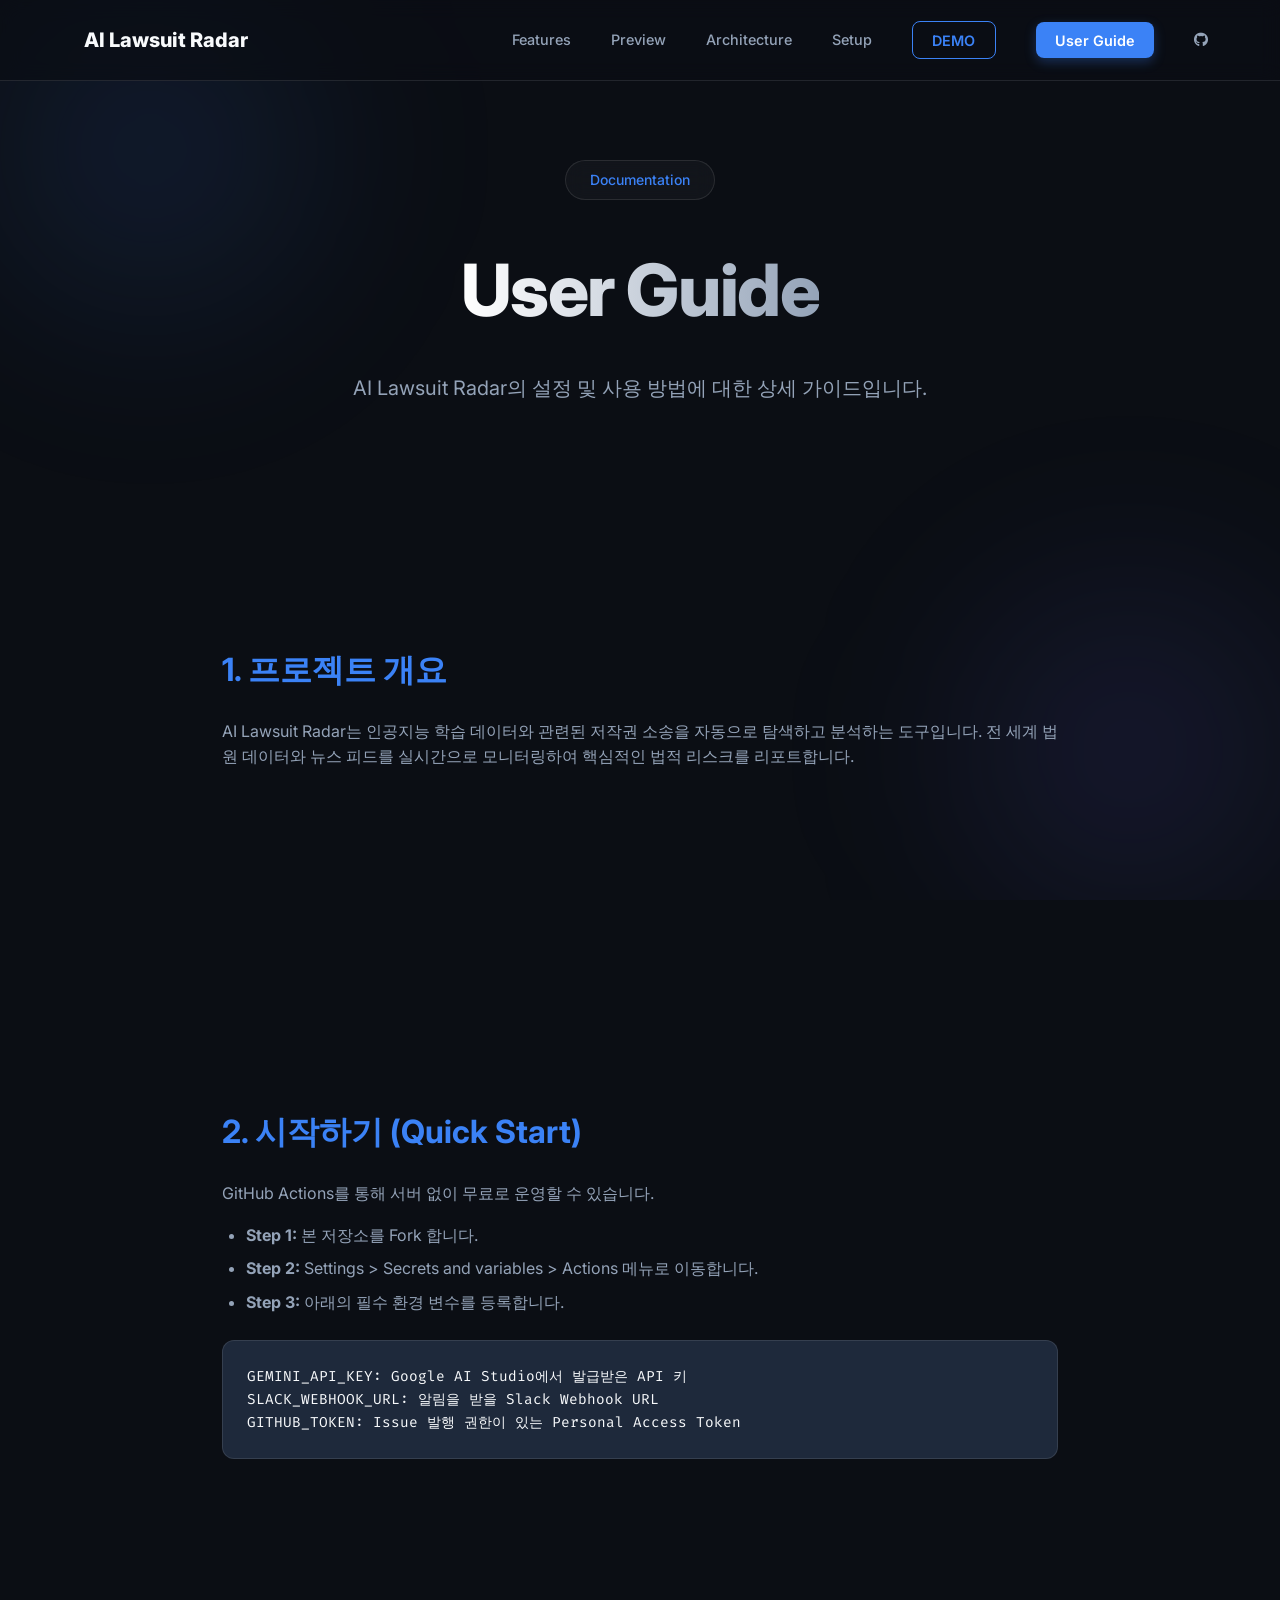
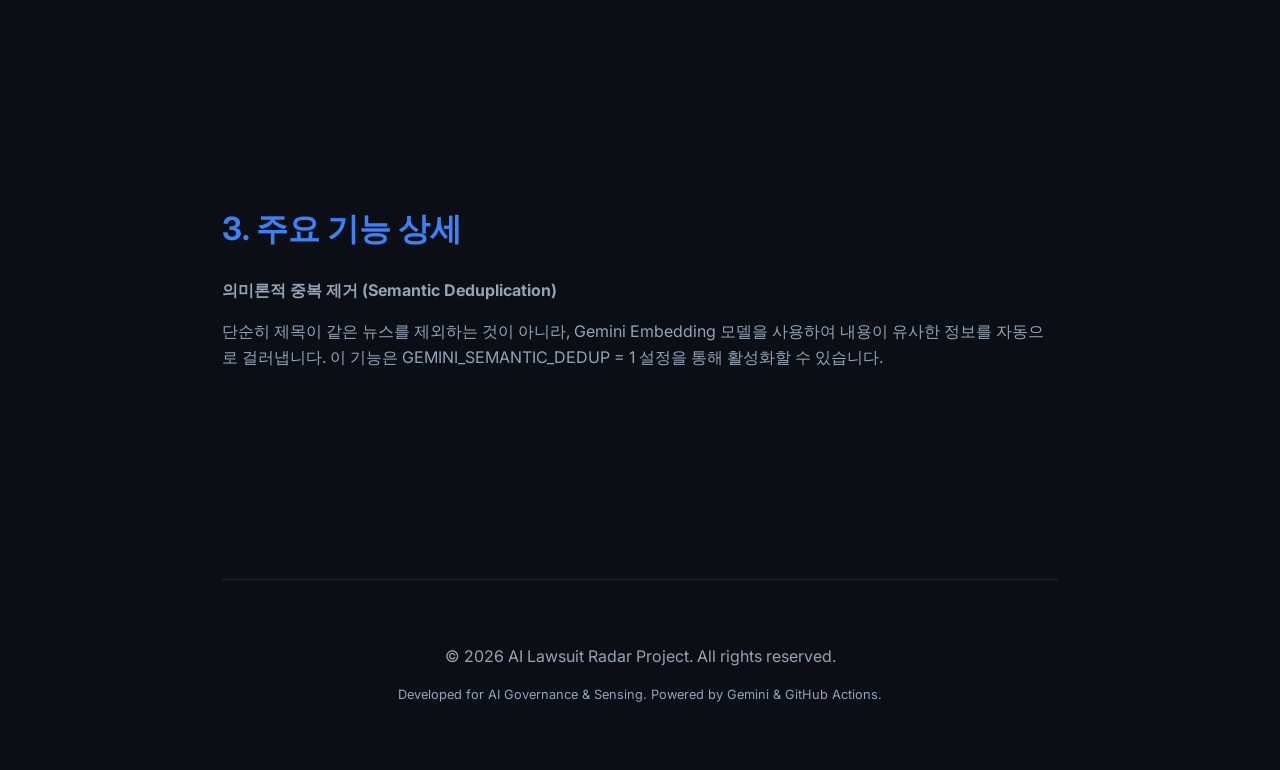
==== docs/manual/guide.html @ 3eade3f8 "docs: rename project to AI Lawsuit Radar and add navigation menu with DEMO link Signed-off-by: Geuns" ====
<!DOCTYPE html>
<html lang="ko">
<head>
    <meta charset="UTF-8">
    <meta name="viewport" content="width=device-width, initial-scale=1.0">
    <title>User Guide - AI Lawsuit Radar</title>
    <link rel="stylesheet" href="../css/style.css">
    <link rel="stylesheet" href="https://cdnjs.cloudflare.com/ajax/libs/font-awesome/6.4.0/css/all.min.css">
    <link href="https://fonts.googleapis.com/css2?family=Inter:wght@400;500;600;700;800&family=Fira+Code&display=swap" rel="stylesheet">
    <style>
        .manual-container {
            padding-top: 10rem;
            max-width: 900px;
            margin: 0 auto;
        }
        .manual-section {
            margin-bottom: 4rem;
        }
        .manual-section h2 {
            font-size: 2rem;
            margin-bottom: 1.5rem;
            color: var(--primary-color);
        }
        .manual-section p {
            margin-bottom: 1rem;
            color: var(--text-secondary);
        }
        .manual-section ul {
            margin-left: 1.5rem;
            margin-bottom: 1.5rem;
            color: var(--text-secondary);
        }
        .manual-section li {
            margin-bottom: 0.5rem;
        }
        .code-block {
            background: #1e293b;
            padding: 1.5rem;
            border-radius: 12px;
            font-family: 'Fira Code', monospace;
            font-size: 0.9rem;
            margin: 1.5rem 0;
            overflow-x: auto;
            border: 1px solid var(--border-color);
        }
    </style>
</head>
<body>
    <div class="bg-blobs">
        <div class="blob blob-1"></div>
        <div class="blob blob-2"></div>
    </div>
    
    <nav class="main-nav">
        <div class="nav-container">
            <a href="../index.html" class="nav-logo">
                <i class="fas fa-radar"></i> AI Lawsuit Radar
            </a>
            <ul class="nav-links">
                <li><a href="../index.html#features">Features</a></li>
                <li><a href="../index.html#gallery">Preview</a></li>
                <li><a href="../index.html#architecture">Architecture</a></li>
                <li><a href="../index.html#setup">Setup</a></li>
                <li><a href="https://github.com/aigovsensing/ai-suit-tracker-v02/issues" target="_blank" class="nav-btn-demo">DEMO</a></li>
                <li><a href="guide.html" class="nav-btn">User Guide</a></li>
                <li><a href="https://github.com/aigovsensing/ai-suit-tracker-v02" target="_blank"><i class="fab fa-github"></i></a></li>
            </ul>
        </div>
    </nav>

    <div class="container manual-container">
        <header style="height: auto; margin-bottom: 4rem;">
            <div class="hero-tag">Documentation</div>
            <h1>User Guide</h1>
            <p class="hero-desc">AI Lawsuit Radar의 설정 및 사용 방법에 대한 상세 가이드입니다.</p>
        </header>

        <section class="manual-section">
            <h2>1. 프로젝트 개요</h2>
            <p>
                AI Lawsuit Radar는 인공지능 학습 데이터와 관련된 저작권 소송을 자동으로 탐색하고 분석하는 도구입니다. 
                전 세계 법원 데이터와 뉴스 피드를 실시간으로 모니터링하여 핵심적인 법적 리스크를 리포트합니다.
            </p>
        </section>

        <section class="manual-section">
            <h2>2. 시작하기 (Quick Start)</h2>
            <p>GitHub Actions를 통해 서버 없이 무료로 운영할 수 있습니다.</p>
            <ul>
                <li><strong>Step 1:</strong> 본 저장소를 Fork 합니다.</li>
                <li><strong>Step 2:</strong> <code>Settings > Secrets and variables > Actions</code> 메뉴로 이동합니다.</li>
                <li><strong>Step 3:</strong> 아래의 필수 환경 변수를 등록합니다.</li>
            </ul>
            <div class="code-block">
                GEMINI_API_KEY: Google AI Studio에서 발급받은 API 키<br>
                SLACK_WEBHOOK_URL: 알림을 받을 Slack Webhook URL<br>
                GITHUB_TOKEN: Issue 발행 권한이 있는 Personal Access Token
            </div>
        </section>

        <section class="manual-section">
            <h2>3. 주요 기능 상세</h2>
            <p><strong>의미론적 중복 제거 (Semantic Deduplication)</strong></p>
            <p>
                단순히 제목이 같은 뉴스를 제외하는 것이 아니라, Gemini Embedding 모델을 사용하여 내용이 유사한 정보를 자동으로 걸러냅니다. 
                이 기능은 <code>GEMINI_SEMANTIC_DEDUP = 1</code> 설정을 통해 활성화할 수 있습니다.
            </p>
        </section>

        <footer>
            <p>&copy; 2026 AI Lawsuit Radar Project. All rights reserved.</p>
            <p style="font-size: 0.8rem; margin-top: 1rem;">Developed for AI Governance & Sensing. Powered by Gemini & GitHub Actions.</p>
        </footer>
    </div>

    <script>
        window.addEventListener('scroll', () => {
            const nav = document.querySelector('.main-nav');
            if (window.scrollY > 50) {
                nav.style.padding = '1rem 0';
                nav.style.background = 'rgba(11, 14, 20, 0.9)';
            } else {
                nav.style.padding = '1.5rem 0';
                nav.style.background = 'rgba(11, 14, 20, 0.7)';
            }
        });
    </script>
</body>
</html>
---- docs/css/style.css ----
:root {
    --bg-color: #0b0e14;
    --card-bg: rgba(255, 255, 255, 0.05);
    --primary-color: #3b82f6;
    --secondary-color: #6366f1;
    --accent-color: #10b981;
    --text-primary: #f8fafc;
    --text-secondary: #94a3b8;
    --border-color: rgba(255, 255, 255, 0.1);
    --glass-bg: rgba(255, 255, 255, 0.03);
    --glass-border: rgba(255, 255, 255, 0.1);
}

* {
    margin: 0;
    padding: 0;
    box-sizing: border-box;
    font-family: 'Inter', -apple-system, BlinkMacSystemFont, "Segoe UI", Roboto, sans-serif;
}

body {
    background-color: var(--bg-color);
    color: var(--text-primary);
    line-height: 1.6;
    overflow-x: hidden;
}

/* Background Animation */
.bg-blobs {
    position: fixed;
    top: 0;
    left: 0;
    width: 100%;
    height: 100%;
    z-index: -1;
    overflow: hidden;
}

.blob {
    position: absolute;
    width: 500px;
    height: 500px;
    background: radial-gradient(circle, rgba(59, 130, 246, 0.15) 0%, rgba(59, 130, 246, 0) 70%);
    border-radius: 50%;
    filter: blur(80px);
    animation: move 20s infinite alternate;
}

.blob-1 { top: -100px; left: -100px; }
.blob-2 { bottom: -100px; right: -100px; animation-delay: -5s; background: radial-gradient(circle, rgba(99, 102, 241, 0.15) 0%, rgba(99, 102, 241, 0) 70%); }

@keyframes move {
    from { transform: translate(0, 0) scale(1); }
    to { transform: translate(100px, 100px) scale(1.2); }
}

/* Layout */
.container {
    max-width: 1200px;
    margin: 0 auto;
    padding: 0 2rem;
}

/* Navigation */
.main-nav {
    position: fixed;
    top: 0;
    left: 0;
    width: 100%;
    z-index: 1000;
    padding: 1.5rem 0;
    transition: all 0.3s ease;
    backdrop-filter: blur(10px);
    border-bottom: 1px solid var(--glass-border);
    background: rgba(11, 14, 20, 0.7);
}

.nav-container {
    max-width: 1200px;
    margin: 0 auto;
    padding: 0 2rem;
    display: flex;
    justify-content: space-between;
    align-items: center;
}

.nav-logo {
    font-size: 1.25rem;
    font-weight: 800;
    color: var(--text-primary);
    display: flex;
    align-items: center;
    gap: 0.75rem;
    text-decoration: none;
}

.nav-logo i {
    color: var(--primary-color);
}

.nav-links {
    display: flex;
    align-items: center;
    gap: 2.5rem;
    list-style: none;
}

.nav-links a {
    text-decoration: none;
    color: var(--text-secondary);
    font-size: 0.9rem;
    font-weight: 500;
    transition: color 0.3s ease;
}

.nav-links a:hover {
    color: var(--primary-color);
}

.nav-btn {
    background: var(--primary-color);
    color: white !important;
    padding: 0.6rem 1.2rem;
    border-radius: 8px;
    font-weight: 600 !important;
    box-shadow: 0 4px 12px rgba(59, 130, 246, 0.3);
}

.nav-btn:hover {
    transform: translateY(-1px);
    box-shadow: 0 6px 16px rgba(59, 130, 246, 0.4);
}

.nav-btn-demo {
    background: transparent;
    border: 1px solid var(--primary-color);
    color: var(--primary-color) !important;
    padding: 0.6rem 1.2rem;
    border-radius: 8px;
    font-weight: 600 !important;
    transition: all 0.3s ease;
}

.nav-btn-demo:hover {
    background: var(--primary-color);
    color: white !important;
    transform: translateY(-1px);
    box-shadow: 0 4px 12px rgba(59, 130, 246, 0.2);
}

/* Header */
header {
    height: 100vh;
    display: flex;
    flex-direction: column;
    justify-content: center;
    align-items: center;
    text-align: center;
    position: relative;
}

.hero-tag {
    background: var(--glass-bg);
    border: 1px solid var(--glass-border);
    padding: 0.5rem 1.5rem;
    border-radius: 99px;
    font-size: 0.875rem;
    font-weight: 500;
    margin-bottom: 2rem;
    color: var(--primary-color);
    display: inline-block;
    backdrop-filter: blur(10px);
}

h1 {
    font-size: 4.5rem;
    font-weight: 800;
    letter-spacing: -0.02em;
    margin-bottom: 1.5rem;
    background: linear-gradient(to right, #fff, #94a3b8);
    -webkit-background-clip: text;
    -webkit-text-fill-color: transparent;
}

.hero-desc {
    font-size: 1.25rem;
    color: var(--text-secondary);
    max-width: 700px;
    margin-bottom: 3rem;
}

.cta-buttons {
    display: flex;
    gap: 1rem;
}

.btn {
    padding: 1rem 2rem;
    border-radius: 12px;
    font-weight: 600;
    text-decoration: none;
    transition: all 0.3s ease;
}

.btn-primary {
    background-color: var(--primary-color);
    color: white;
    box-shadow: 0 10px 15px -3px rgba(59, 130, 246, 0.3);
}

.btn-primary:hover {
    transform: translateY(-2px);
    box-shadow: 0 20px 25px -5px rgba(59, 130, 246, 0.4);
}

.btn-secondary {
    background: var(--glass-bg);
    border: 1px solid var(--glass-border);
    color: white;
    backdrop-filter: blur(10px);
}

.btn-secondary:hover {
    background: rgba(255, 255, 255, 0.1);
}

/* Sections */
section {
    padding: 8rem 0;
}

.section-title {
    text-align: center;
    margin-bottom: 4rem;
}

.section-title h2 {
    font-size: 2.5rem;
    font-weight: 700;
    margin-bottom: 1rem;
}

.section-title p {
    color: var(--text-secondary);
}

/* Features Grid */
.features-grid {
    display: grid;
    grid-template-columns: repeat(auto-fit, minmax(300px, 1fr));
    gap: 2rem;
}

.feature-card {
    background: var(--card-bg);
    border: 1px solid var(--border-color);
    padding: 2.5rem;
    border-radius: 24px;
    transition: all 0.3s ease;
}

.feature-card:hover {
    border-color: var(--primary-color);
    transform: translateY(-5px);
}

.feature-icon {
    width: 50px;
    height: 50px;
    background: rgba(59, 130, 246, 0.1);
    border-radius: 12px;
    display: flex;
    align-items: center;
    justify-content: center;
    color: var(--primary-color);
    margin-bottom: 1.5rem;
    font-size: 1.5rem;
}

.feature-card h3 {
    font-size: 1.5rem;
    margin-bottom: 1rem;
}

.feature-card p {
    color: var(--text-secondary);
    font-size: 0.95rem;
}

/* Gallery Section */
.gallery-grid {
    display: grid;
    grid-template-columns: repeat(auto-fit, minmax(250px, 1fr));
    gap: 2rem;
    margin-top: 2rem;
}

.gallery-item {
    background: var(--card-bg);
    border: 1px solid var(--border-color);
    border-radius: 20px;
    overflow: hidden;
    transition: all 0.3s ease;
}

.gallery-item:hover {
    transform: translateY(-5px);
    border-color: var(--primary-color);
}

.gallery-img-wrapper {
    width: 100%;
    height: 300px; /* Fixed height for consistency in grid */
    overflow: hidden;
    background: #1a1c23;
    position: relative;
    border-bottom: 1px solid var(--border-color);
}

.gallery-img-wrapper img {
    width: 100%;
    height: 100%;
    object-fit: contain; /* Changed from cover to contain to show full screenshot */
    object-position: top;
    transition: transform 0.5s ease;
    padding: 10px; /* Space for the "contain" effect to look like a frame */
}

.gallery-item:hover img {
    transform: scale(1.02);
}

.gallery-caption {
    padding: 1.25rem;
    text-align: center;
    font-size: 0.95rem;
    font-weight: 600;
    color: var(--text-primary);
    background: rgba(255, 255, 255, 0.02);
}

/* Detection Levels */
.detection-grid {
    display: grid;
    grid-template-columns: repeat(auto-fit, minmax(200px, 1fr));
    gap: 1.5rem;
}

.level-card {
    padding: 2rem;
    border-radius: 20px;
    text-align: center;
    border: 1px solid var(--border-color);
}

.level-card.critical { background: rgba(239, 68, 68, 0.1); border-color: rgba(239, 68, 68, 0.2); }
.level-card.high { background: rgba(249, 115, 22, 0.1); border-color: rgba(249, 115, 22, 0.2); }
.level-card.medium { background: rgba(234, 179, 8, 0.1); border-color: rgba(234, 179, 8, 0.2); }
.level-card.low { background: rgba(16, 185, 129, 0.1); border-color: rgba(16, 185, 129, 0.2); }

.level-card .icon { font-size: 2rem; margin-bottom: 1rem; }
.level-card .score { font-size: 1.5rem; font-weight: 700; display: block; margin-bottom: 0.5rem; }
.level-card .label { font-size: 0.875rem; font-weight: 600; text-transform: uppercase; letter-spacing: 0.05em; }

/* Architecture Section */
.architecture-box {
    background: var(--card-bg);
    border: 1px solid var(--border-color);
    border-radius: 24px;
    padding: 3rem;
    margin-top: 2rem;
}

.flow-step {
    display: flex;
    align-items: flex-start;
    gap: 2rem;
    margin-bottom: 3rem;
    position: relative;
}

.flow-step:not(:last-child)::after {
    content: '';
    position: absolute;
    left: 20px;
    top: 50px;
    bottom: -20px;
    width: 2px;
    background: linear-gradient(to bottom, var(--primary-color), transparent);
}

.step-num {
    width: 40px;
    height: 40px;
    background: var(--primary-color);
    border-radius: 50%;
    display: flex;
    align-items: center;
    justify-content: center;
    font-weight: 700;
    flex-shrink: 0;
}

.step-content h4 {
    font-size: 1.25rem;
    margin-bottom: 0.5rem;
}

.step-content p {
    color: var(--text-secondary);
}

/* Tech Stack */
.tech-stack {
    display: flex;
    justify-content: center;
    gap: 3rem;
    flex-wrap: wrap;
    margin-top: 2rem;
}

.tech-item {
    display: flex;
    flex-direction: column;
    align-items: center;
    gap: 0.5rem;
    color: var(--text-secondary);
}

.tech-item i {
    font-size: 2.5rem;
    color: var(--text-primary);
}

/* Code Preview */
.code-window {
    background: #1e293b;
    border-radius: 12px;
    overflow: hidden;
    box-shadow: 0 25px 50px -12px rgba(0, 0, 0, 0.5);
    margin-top: 3rem;
}

.code-header {
    background: #334155;
    padding: 0.75rem 1rem;
    display: flex;
    gap: 0.5rem;
}

.dot { width: 12px; height: 12px; border-radius: 50%; }
.dot-red { background: #ef4444; }
.dot-amber { background: #f59e0b; }
.dot-green { background: #10b981; }

pre {
    padding: 2rem;
    font-family: 'Fira Code', monospace;
    font-size: 0.9rem;
    overflow-x: auto;
}

.setup-img-container {
    margin: 2rem auto 4rem;
    max-width: 900px;
    border-radius: 16px;
    overflow: hidden;
    border: 1px solid var(--border-color);
    box-shadow: 0 20px 40px rgba(0,0,0,0.4);
}

.setup-img {
    width: 100%;
    display: block;
}

/* Footer */
footer {
    padding: 4rem 0;
    text-align: center;
    border-top: 1px solid var(--border-color);
    color: var(--text-secondary);
}

/* Responsive */
@media (max-width: 768px) {
    h1 { font-size: 3rem; }
    header { padding: 4rem 1rem; }
    .features-grid { grid-template-columns: 1fr; }
}
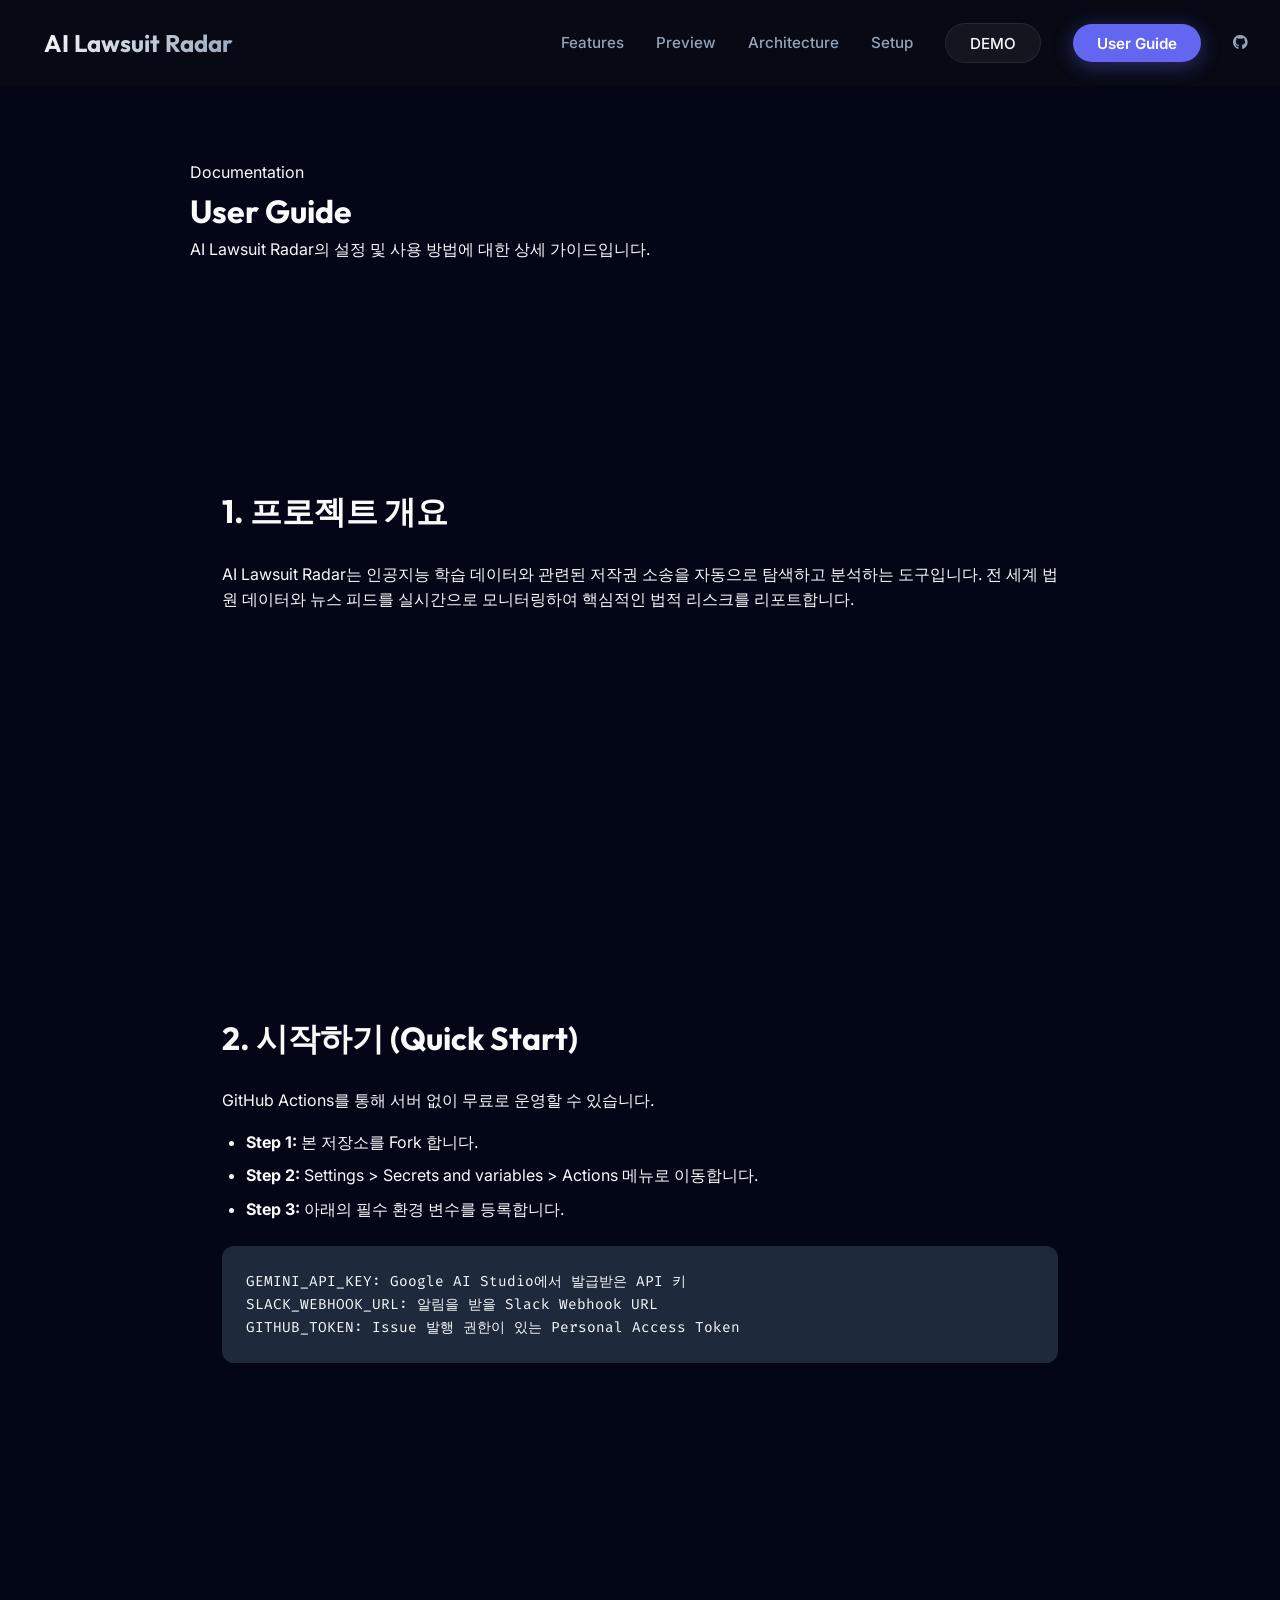
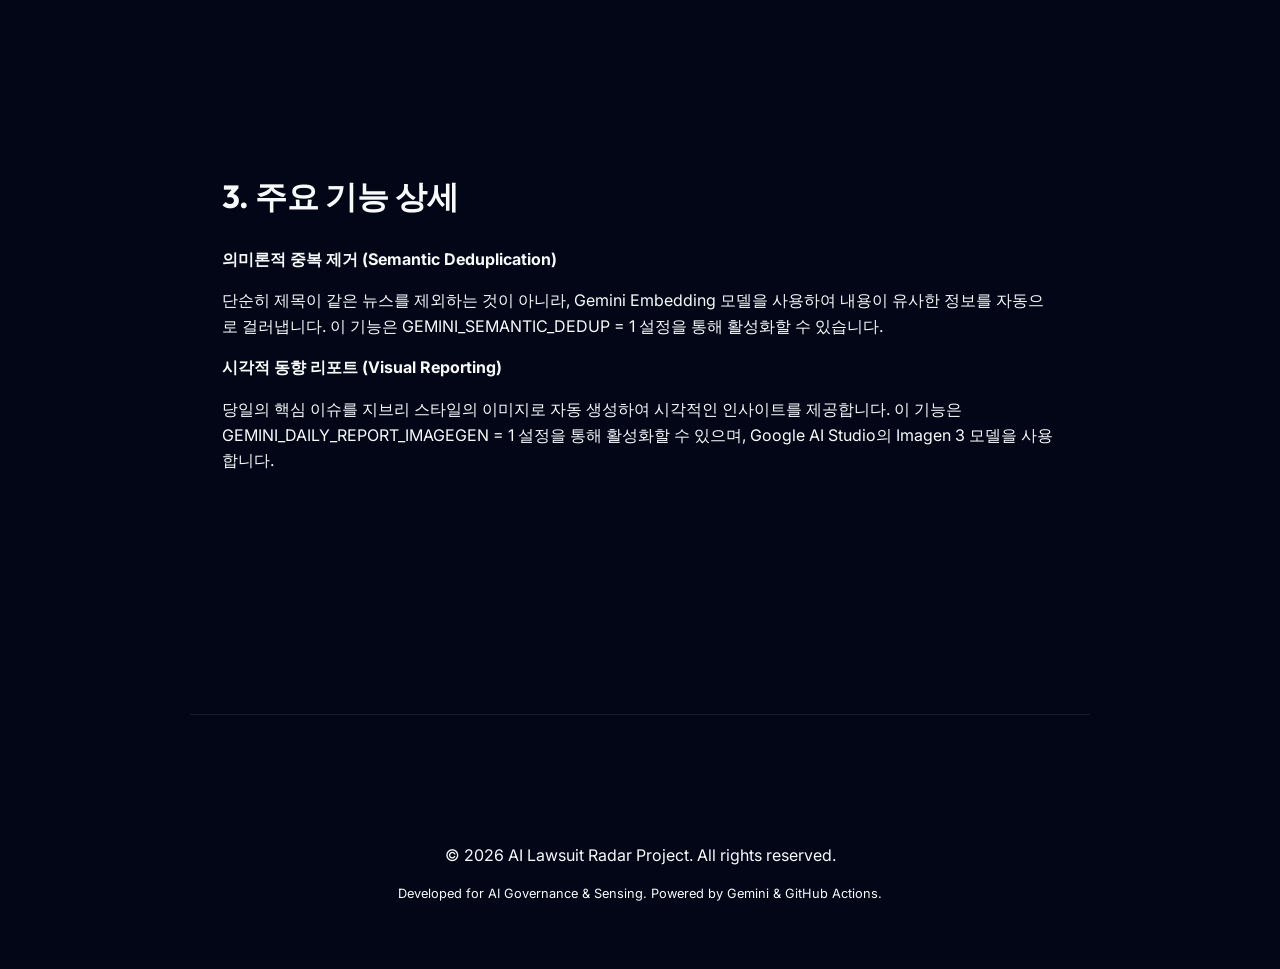
==== commit 63cd8c33: "docs: update README and HTML manuals with latest features and pricing info Signed-off-by: Geunsik Li" ====
--- a/docs/manual/guide.html
+++ b/docs/manual/guide.html
@@ -105,6 +105,12 @@
                 단순히 제목이 같은 뉴스를 제외하는 것이 아니라, Gemini Embedding 모델을 사용하여 내용이 유사한 정보를 자동으로 걸러냅니다. 
                 이 기능은 <code>GEMINI_SEMANTIC_DEDUP = 1</code> 설정을 통해 활성화할 수 있습니다.
             </p>
+            
+            <p><strong>시각적 동향 리포트 (Visual Reporting)</strong></p>
+            <p>
+                당일의 핵심 이슈를 지브리 스타일의 이미지로 자동 생성하여 시각적인 인사이트를 제공합니다. 
+                이 기능은 <code>GEMINI_DAILY_REPORT_IMAGEGEN = 1</code> 설정을 통해 활성화할 수 있으며, Google AI Studio의 Imagen 3 모델을 사용합니다.
+            </p>
         </section>
 
         <footer>
--- a/docs/css/style.css
+++ b/docs/css/style.css
@@ -1,82 +1,94 @@
+@import url('https://fonts.googleapis.com/css2?family=Outfit:wght@300;400;500;600;700;800&family=Inter:wght@300;400;500;600;700&family=Fira+Code&display=swap');
+
 :root {
-    --bg-color: #0b0e14;
-    --card-bg: rgba(255, 255, 255, 0.05);
-    --primary-color: #3b82f6;
-    --secondary-color: #6366f1;
-    --accent-color: #10b981;
-    --text-primary: #f8fafc;
-    --text-secondary: #94a3b8;
-    --border-color: rgba(255, 255, 255, 0.1);
-    --glass-bg: rgba(255, 255, 255, 0.03);
-    --glass-border: rgba(255, 255, 255, 0.1);
+    --bg-color: #020617;
+    --surface: #0f172a;
+    --surface-light: #1e293b;
+    --primary: #6366f1;
+    --primary-glow: rgba(99, 102, 241, 0.5);
+    --secondary: #0ea5e9;
+    --accent: #22d3ee;
+    --text-main: #f8fafc;
+    --text-dim: #94a3b8;
+    --border: rgba(255, 255, 255, 0.08);
+    --glass: rgba(15, 23, 42, 0.7);
+    --transition: all 0.4s cubic-bezier(0.23, 1, 0.32, 1);
 }
 
 * {
     margin: 0;
     padding: 0;
     box-sizing: border-box;
-    font-family: 'Inter', -apple-system, BlinkMacSystemFont, "Segoe UI", Roboto, sans-serif;
+    font-family: 'Inter', sans-serif;
+}
+
+h1, h2, h3, h4, .nav-logo {
+    font-family: 'Outfit', sans-serif;
 }
 
 body {
     background-color: var(--bg-color);
-    color: var(--text-primary);
+    color: var(--text-main);
     line-height: 1.6;
     overflow-x: hidden;
-}
-
-/* Background Animation */
-.bg-blobs {
+    scroll-behavior: smooth;
+}
+
+/* --- Decorative Elements --- */
+.bg-mesh {
     position: fixed;
     top: 0;
     left: 0;
     width: 100%;
     height: 100%;
     z-index: -1;
-    overflow: hidden;
-}
-
-.blob {
+    background: 
+        radial-gradient(circle at 0% 0%, rgba(99, 102, 241, 0.15) 0%, transparent 50%),
+        radial-gradient(circle at 100% 100%, rgba(14, 165, 233, 0.15) 0%, transparent 50%),
+        radial-gradient(circle at 50% 50%, rgba(2, 6, 23, 1) 0%, rgba(2, 6, 23, 1) 100%);
+}
+
+.bg-mesh::after {
+    content: "";
     position: absolute;
-    width: 500px;
-    height: 500px;
-    background: radial-gradient(circle, rgba(59, 130, 246, 0.15) 0%, rgba(59, 130, 246, 0) 70%);
+    inset: 0;
+    background-image: url("data:image/svg+xml,%3Csvg viewBox='0 0 200 200' xmlns='http://www.w3.org/2000/svg'%3E%3Cfilter id='noiseFilter'%3E%3CfeTurbulence type='fractalNoise' baseFrequency='0.65' numOctaves='3' stitchTiles='stitch'/%3E%3C/filter%3E%3Crect width='100%25' height='100%25' filter='url(%23noiseFilter)'/%3E%3C/svg%3E");
+    opacity: 0.05;
+    pointer-events: none;
+}
+
+.glow-orb {
+    position: absolute;
+    width: 600px;
+    height: 600px;
+    background: radial-gradient(circle, var(--primary-glow) 0%, transparent 70%);
+    filter: blur(80px);
     border-radius: 50%;
-    filter: blur(80px);
-    animation: move 20s infinite alternate;
-}
-
-.blob-1 { top: -100px; left: -100px; }
-.blob-2 { bottom: -100px; right: -100px; animation-delay: -5s; background: radial-gradient(circle, rgba(99, 102, 241, 0.15) 0%, rgba(99, 102, 241, 0) 70%); }
-
-@keyframes move {
-    from { transform: translate(0, 0) scale(1); }
-    to { transform: translate(100px, 100px) scale(1.2); }
-}
-
-/* Layout */
-.container {
-    max-width: 1200px;
-    margin: 0 auto;
-    padding: 0 2rem;
-}
-
-/* Navigation */
+    z-index: -1;
+    pointer-events: none;
+    opacity: 0.3;
+}
+
+/* --- Navigation --- */
 .main-nav {
     position: fixed;
     top: 0;
     left: 0;
     width: 100%;
     z-index: 1000;
-    padding: 1.5rem 0;
-    transition: all 0.3s ease;
-    backdrop-filter: blur(10px);
-    border-bottom: 1px solid var(--glass-border);
-    background: rgba(11, 14, 20, 0.7);
+    padding: 1.25rem 0;
+    transition: var(--transition);
+}
+
+.main-nav.scrolled {
+    background: var(--glass);
+    backdrop-filter: blur(12px);
+    padding: 0.75rem 0;
+    border-bottom: 1px solid var(--border);
 }
 
 .nav-container {
-    max-width: 1200px;
+    max-width: 1280px;
     margin: 0 auto;
     padding: 0 2rem;
     display: flex;
@@ -85,406 +97,483 @@
 }
 
 .nav-logo {
-    font-size: 1.25rem;
-    font-weight: 800;
-    color: var(--text-primary);
+    font-size: 1.5rem;
+    font-weight: 700;
+    color: var(--text-main);
     display: flex;
     align-items: center;
     gap: 0.75rem;
     text-decoration: none;
+    background: linear-gradient(135deg, #fff 0%, #94a3b8 100%);
+    -webkit-background-clip: text;
+    -webkit-text-fill-color: transparent;
 }
 
 .nav-logo i {
-    color: var(--primary-color);
+    color: var(--primary);
+    -webkit-text-fill-color: var(--primary);
 }
 
 .nav-links {
     display: flex;
     align-items: center;
-    gap: 2.5rem;
+    gap: 2rem;
     list-style: none;
 }
 
 .nav-links a {
     text-decoration: none;
-    color: var(--text-secondary);
-    font-size: 0.9rem;
+    color: var(--text-dim);
+    font-size: 0.95rem;
     font-weight: 500;
-    transition: color 0.3s ease;
+    transition: var(--transition);
 }
 
 .nav-links a:hover {
-    color: var(--primary-color);
+    color: var(--primary);
 }
 
 .nav-btn {
-    background: var(--primary-color);
+    background: var(--primary);
     color: white !important;
-    padding: 0.6rem 1.2rem;
-    border-radius: 8px;
+    padding: 0.6rem 1.5rem;
+    border-radius: 99px;
     font-weight: 600 !important;
-    box-shadow: 0 4px 12px rgba(59, 130, 246, 0.3);
+    box-shadow: 0 4px 20px rgba(99, 102, 241, 0.4);
 }
 
 .nav-btn:hover {
-    transform: translateY(-1px);
-    box-shadow: 0 6px 16px rgba(59, 130, 246, 0.4);
+    transform: translateY(-2px);
+    box-shadow: 0 8px 25px rgba(99, 102, 241, 0.5);
 }
 
 .nav-btn-demo {
-    background: transparent;
-    border: 1px solid var(--primary-color);
-    color: var(--primary-color) !important;
-    padding: 0.6rem 1.2rem;
-    border-radius: 8px;
-    font-weight: 600 !important;
-    transition: all 0.3s ease;
+    background: rgba(255, 255, 255, 0.05);
+    border: 1px solid var(--border);
+    padding: 0.6rem 1.5rem;
+    border-radius: 99px;
+    color: var(--text-main) !important;
+    backdrop-filter: blur(4px);
 }
 
 .nav-btn-demo:hover {
-    background: var(--primary-color);
-    color: white !important;
-    transform: translateY(-1px);
-    box-shadow: 0 4px 12px rgba(59, 130, 246, 0.2);
-}
-
-/* Header */
-header {
-    height: 100vh;
+    background: rgba(255, 255, 255, 0.1);
+    border-color: var(--primary);
+}
+
+/* --- Hero Section --- */
+.hero {
+    min-height: 100vh;
     display: flex;
     flex-direction: column;
     justify-content: center;
     align-items: center;
     text-align: center;
-    position: relative;
-}
-
-.hero-tag {
-    background: var(--glass-bg);
-    border: 1px solid var(--glass-border);
-    padding: 0.5rem 1.5rem;
+    padding: 0 2rem;
+    position: relative;
+}
+
+.hero-badge {
+    background: rgba(99, 102, 241, 0.1);
+    border: 1px solid rgba(99, 102, 241, 0.2);
+    color: var(--primary);
+    padding: 0.5rem 1.25rem;
     border-radius: 99px;
     font-size: 0.875rem;
-    font-weight: 500;
+    font-weight: 600;
     margin-bottom: 2rem;
-    color: var(--primary-color);
-    display: inline-block;
-    backdrop-filter: blur(10px);
-}
-
-h1 {
-    font-size: 4.5rem;
+    letter-spacing: 0.05em;
+    text-transform: uppercase;
+}
+
+.hero h1 {
+    font-size: clamp(3rem, 8vw, 5.5rem);
     font-weight: 800;
-    letter-spacing: -0.02em;
+    line-height: 1.1;
     margin-bottom: 1.5rem;
-    background: linear-gradient(to right, #fff, #94a3b8);
+    background: linear-gradient(180deg, #fff 0%, #64748b 100%);
     -webkit-background-clip: text;
     -webkit-text-fill-color: transparent;
-}
-
-.hero-desc {
-    font-size: 1.25rem;
-    color: var(--text-secondary);
-    max-width: 700px;
-    margin-bottom: 3rem;
-}
-
-.cta-buttons {
-    display: flex;
-    gap: 1rem;
+    max-width: 900px;
+}
+
+.hero p {
+    font-size: clamp(1.1rem, 2vw, 1.35rem);
+    color: var(--text-dim);
+    max-width: 750px;
+    margin-bottom: 3.5rem;
+    font-weight: 300;
+}
+
+.hero-cta {
+    display: flex;
+    gap: 1.5rem;
 }
 
 .btn {
-    padding: 1rem 2rem;
+    padding: 1.1rem 2.5rem;
     border-radius: 12px;
     font-weight: 600;
     text-decoration: none;
-    transition: all 0.3s ease;
+    transition: var(--transition);
+    font-size: 1rem;
+    display: inline-flex;
+    align-items: center;
+    gap: 0.75rem;
 }
 
 .btn-primary {
-    background-color: var(--primary-color);
+    background: var(--primary);
     color: white;
-    box-shadow: 0 10px 15px -3px rgba(59, 130, 246, 0.3);
+    box-shadow: 0 20px 40px -10px rgba(99, 102, 241, 0.5);
 }
 
 .btn-primary:hover {
-    transform: translateY(-2px);
-    box-shadow: 0 20px 25px -5px rgba(59, 130, 246, 0.4);
+    transform: translateY(-4px);
+    box-shadow: 0 30px 60px -12px rgba(99, 102, 241, 0.6);
 }
 
 .btn-secondary {
-    background: var(--glass-bg);
-    border: 1px solid var(--glass-border);
-    color: white;
-    backdrop-filter: blur(10px);
+    background: var(--surface);
+    border: 1px solid var(--border);
+    color: var(--text-main);
 }
 
 .btn-secondary:hover {
-    background: rgba(255, 255, 255, 0.1);
-}
-
-/* Sections */
+    background: var(--surface-light);
+    border-color: var(--primary);
+}
+
+/* --- Sections --- */
 section {
-    padding: 8rem 0;
-}
-
-.section-title {
+    padding: 10rem 0;
+    max-width: 1280px;
+    margin: 0 auto;
+    padding-left: 2rem;
+    padding-right: 2rem;
+}
+
+.section-header {
     text-align: center;
-    margin-bottom: 4rem;
-}
-
-.section-title h2 {
-    font-size: 2.5rem;
+    margin-bottom: 6rem;
+}
+
+.section-header span {
+    color: var(--primary);
+    font-weight: 600;
+    text-transform: uppercase;
+    letter-spacing: 0.1em;
+    font-size: 0.875rem;
+    display: block;
+    margin-bottom: 1rem;
+}
+
+.section-header h2 {
+    font-size: clamp(2rem, 5vw, 3rem);
     font-weight: 700;
-    margin-bottom: 1rem;
-}
-
-.section-title p {
-    color: var(--text-secondary);
-}
-
-/* Features Grid */
+    margin-bottom: 1.25rem;
+}
+
+.section-header p {
+    color: var(--text-dim);
+    font-size: 1.125rem;
+    max-width: 600px;
+    margin: 0 auto;
+}
+
+/* --- Features Grid --- */
 .features-grid {
     display: grid;
-    grid-template-columns: repeat(auto-fit, minmax(300px, 1fr));
+    grid-template-columns: repeat(auto-fit, minmax(340px, 1fr));
     gap: 2rem;
 }
 
 .feature-card {
-    background: var(--card-bg);
-    border: 1px solid var(--border-color);
-    padding: 2.5rem;
-    border-radius: 24px;
-    transition: all 0.3s ease;
+    background: linear-gradient(135deg, rgba(30, 41, 59, 0.4) 0%, rgba(15, 23, 42, 0.4) 100%);
+    border: 1px solid var(--border);
+    padding: 3rem;
+    border-radius: 32px;
+    transition: var(--transition);
+    position: relative;
+    overflow: hidden;
+}
+
+.feature-card::before {
+    content: "";
+    position: absolute;
+    top: 0;
+    left: 0;
+    width: 100%;
+    height: 100%;
+    background: radial-gradient(circle at top left, rgba(99, 102, 241, 0.1), transparent 70%);
+    opacity: 0;
+    transition: var(--transition);
 }
 
 .feature-card:hover {
-    border-color: var(--primary-color);
-    transform: translateY(-5px);
+    transform: translateY(-10px);
+    border-color: rgba(99, 102, 241, 0.3);
+    box-shadow: 0 40px 80px -20px rgba(0, 0, 0, 0.5);
+}
+
+.feature-card:hover::before {
+    opacity: 1;
 }
 
 .feature-icon {
-    width: 50px;
-    height: 50px;
-    background: rgba(59, 130, 246, 0.1);
-    border-radius: 12px;
+    width: 64px;
+    height: 64px;
+    background: rgba(99, 102, 241, 0.1);
+    border-radius: 16px;
     display: flex;
     align-items: center;
     justify-content: center;
-    color: var(--primary-color);
-    margin-bottom: 1.5rem;
-    font-size: 1.5rem;
+    color: var(--primary);
+    margin-bottom: 2rem;
+    font-size: 1.75rem;
+    position: relative;
+    z-index: 1;
+}
+
+.feature-card::after {
+    content: "";
+    position: absolute;
+    inset: 0;
+    background: radial-gradient(
+        600px circle at var(--mouse-x) var(--mouse-y),
+        rgba(99, 102, 241, 0.1),
+        transparent 40%
+    );
+    opacity: 0;
+    transition: opacity 0.5s;
+    pointer-events: none;
+}
+
+.feature-card:hover::after {
+    opacity: 1;
 }
 
 .feature-card h3 {
     font-size: 1.5rem;
     margin-bottom: 1rem;
+    position: relative;
+    z-index: 1;
 }
 
 .feature-card p {
-    color: var(--text-secondary);
-    font-size: 0.95rem;
-}
-
-/* Gallery Section */
-.gallery-grid {
+    color: var(--text-dim);
+    font-size: 1rem;
+    line-height: 1.7;
+    position: relative;
+    z-index: 1;
+}
+
+/* --- Gallery/Preview --- */
+.gallery-container {
     display: grid;
-    grid-template-columns: repeat(auto-fit, minmax(250px, 1fr));
-    gap: 2rem;
-    margin-top: 2rem;
+    grid-template-columns: repeat(2, 1fr);
+    gap: 3rem;
 }
 
 .gallery-item {
-    background: var(--card-bg);
-    border: 1px solid var(--border-color);
-    border-radius: 20px;
+    background: var(--surface);
+    border: 1px solid var(--border);
+    border-radius: 24px;
+    padding: 1rem;
+    transition: var(--transition);
+}
+
+.gallery-item:hover {
+    border-color: var(--primary);
+    transform: scale(1.02);
+}
+
+.img-wrapper {
+    aspect-ratio: 16/10;
+    border-radius: 16px;
     overflow: hidden;
-    transition: all 0.3s ease;
-}
-
-.gallery-item:hover {
-    transform: translateY(-5px);
-    border-color: var(--primary-color);
-}
-
-.gallery-img-wrapper {
-    width: 100%;
-    height: 300px; /* Fixed height for consistency in grid */
-    overflow: hidden;
-    background: #1a1c23;
-    position: relative;
-    border-bottom: 1px solid var(--border-color);
-}
-
-.gallery-img-wrapper img {
+    background: #000;
+    margin-bottom: 1.5rem;
+}
+
+.img-wrapper img {
     width: 100%;
     height: 100%;
-    object-fit: contain; /* Changed from cover to contain to show full screenshot */
-    object-position: top;
-    transition: transform 0.5s ease;
-    padding: 10px; /* Space for the "contain" effect to look like a frame */
+    object-fit: cover;
+    opacity: 0.8;
+    transition: var(--transition);
 }
 
 .gallery-item:hover img {
-    transform: scale(1.02);
-}
-
-.gallery-caption {
-    padding: 1.25rem;
+    opacity: 1;
+}
+
+.gallery-info h4 {
+    font-size: 1.25rem;
+    margin-bottom: 0.5rem;
+    padding: 0 1rem;
+}
+
+/* --- Architecture --- */
+.arch-visual {
+    background: var(--surface);
+    border: 1px solid var(--border);
+    border-radius: 32px;
+    padding: 4rem;
+    display: flex;
+    flex-direction: column;
+    gap: 4rem;
+    position: relative;
+}
+
+.arch-step {
+    display: flex;
+    align-items: center;
+    gap: 3rem;
+    position: relative;
+}
+
+.step-circle {
+    width: 60px;
+    height: 60px;
+    background: var(--bg-color);
+    border: 2px solid var(--primary);
+    border-radius: 50%;
+    display: flex;
+    align-items: center;
+    justify-content: center;
+    font-weight: 800;
+    font-size: 1.25rem;
+    flex-shrink: 0;
+    box-shadow: 0 0 20px var(--primary-glow);
+}
+
+.step-content h4 {
+    font-size: 1.5rem;
+    margin-bottom: 0.75rem;
+    color: var(--primary);
+}
+
+.step-content p {
+    color: var(--text-dim);
+}
+
+/* --- Setup --- */
+.setup-grid {
+    display: grid;
+    grid-template-columns: 1.2fr 0.8fr;
+    gap: 4rem;
+    align-items: center;
+}
+
+.code-container {
+    background: #010409;
+    border-radius: 20px;
+    padding: 2rem;
+    border: 1px solid var(--border);
+    box-shadow: 0 40px 100px rgba(0,0,0,0.6);
+    position: relative;
+}
+
+.code-container::before {
+    content: "config.py";
+    position: absolute;
+    top: -12px;
+    left: 20px;
+    background: var(--primary);
+    padding: 4px 12px;
+    font-size: 0.75rem;
+    border-radius: 4px;
+    font-weight: 600;
+}
+
+pre {
+    font-family: 'Fira Code', monospace;
+    font-size: 0.9rem;
+    color: #e6edf3;
+    overflow-x: auto;
+}
+
+.setup-text h3 {
+    font-size: 2rem;
+    margin-bottom: 1.5rem;
+}
+
+.setup-list {
+    list-style: none;
+    display: flex;
+    flex-direction: column;
+    gap: 1.25rem;
+}
+
+.setup-list li {
+    display: flex;
+    align-items: center;
+    gap: 1rem;
+    color: var(--text-dim);
+}
+
+.setup-list i {
+    color: var(--accent);
+}
+
+/* --- Footer --- */
+footer {
+    padding: 8rem 0 4rem;
     text-align: center;
-    font-size: 0.95rem;
-    font-weight: 600;
-    color: var(--text-primary);
-    background: rgba(255, 255, 255, 0.02);
-}
-
-/* Detection Levels */
-.detection-grid {
-    display: grid;
-    grid-template-columns: repeat(auto-fit, minmax(200px, 1fr));
-    gap: 1.5rem;
-}
-
-.level-card {
-    padding: 2rem;
-    border-radius: 20px;
-    text-align: center;
-    border: 1px solid var(--border-color);
-}
-
-.level-card.critical { background: rgba(239, 68, 68, 0.1); border-color: rgba(239, 68, 68, 0.2); }
-.level-card.high { background: rgba(249, 115, 22, 0.1); border-color: rgba(249, 115, 22, 0.2); }
-.level-card.medium { background: rgba(234, 179, 8, 0.1); border-color: rgba(234, 179, 8, 0.2); }
-.level-card.low { background: rgba(16, 185, 129, 0.1); border-color: rgba(16, 185, 129, 0.2); }
-
-.level-card .icon { font-size: 2rem; margin-bottom: 1rem; }
-.level-card .score { font-size: 1.5rem; font-weight: 700; display: block; margin-bottom: 0.5rem; }
-.level-card .label { font-size: 0.875rem; font-weight: 600; text-transform: uppercase; letter-spacing: 0.05em; }
-
-/* Architecture Section */
-.architecture-box {
-    background: var(--card-bg);
-    border: 1px solid var(--border-color);
-    border-radius: 24px;
-    padding: 3rem;
-    margin-top: 2rem;
-}
-
-.flow-step {
-    display: flex;
-    align-items: flex-start;
+    border-top: 1px solid var(--border);
+}
+
+.footer-logo {
+    font-size: 2rem;
+    font-weight: 800;
+    margin-bottom: 1.5rem;
+    display: block;
+}
+
+.social-links {
+    display: flex;
+    justify-content: center;
     gap: 2rem;
     margin-bottom: 3rem;
-    position: relative;
-}
-
-.flow-step:not(:last-child)::after {
-    content: '';
-    position: absolute;
-    left: 20px;
-    top: 50px;
-    bottom: -20px;
-    width: 2px;
-    background: linear-gradient(to bottom, var(--primary-color), transparent);
-}
-
-.step-num {
-    width: 40px;
-    height: 40px;
-    background: var(--primary-color);
-    border-radius: 50%;
-    display: flex;
-    align-items: center;
-    justify-content: center;
-    font-weight: 700;
-    flex-shrink: 0;
-}
-
-.step-content h4 {
-    font-size: 1.25rem;
-    margin-bottom: 0.5rem;
-}
-
-.step-content p {
-    color: var(--text-secondary);
-}
-
-/* Tech Stack */
-.tech-stack {
-    display: flex;
-    justify-content: center;
-    gap: 3rem;
-    flex-wrap: wrap;
-    margin-top: 2rem;
-}
-
-.tech-item {
-    display: flex;
-    flex-direction: column;
-    align-items: center;
-    gap: 0.5rem;
-    color: var(--text-secondary);
-}
-
-.tech-item i {
-    font-size: 2.5rem;
-    color: var(--text-primary);
-}
-
-/* Code Preview */
-.code-window {
-    background: #1e293b;
-    border-radius: 12px;
-    overflow: hidden;
-    box-shadow: 0 25px 50px -12px rgba(0, 0, 0, 0.5);
-    margin-top: 3rem;
-}
-
-.code-header {
-    background: #334155;
-    padding: 0.75rem 1rem;
-    display: flex;
-    gap: 0.5rem;
-}
-
-.dot { width: 12px; height: 12px; border-radius: 50%; }
-.dot-red { background: #ef4444; }
-.dot-amber { background: #f59e0b; }
-.dot-green { background: #10b981; }
-
-pre {
-    padding: 2rem;
-    font-family: 'Fira Code', monospace;
+}
+
+.social-links a {
+    color: var(--text-dim);
+    font-size: 1.5rem;
+    transition: var(--transition);
+}
+
+.social-links a:hover {
+    color: var(--primary);
+    transform: translateY(-3px);
+}
+
+.copyright {
+    color: var(--text-dim);
     font-size: 0.9rem;
-    overflow-x: auto;
-}
-
-.setup-img-container {
-    margin: 2rem auto 4rem;
-    max-width: 900px;
-    border-radius: 16px;
-    overflow: hidden;
-    border: 1px solid var(--border-color);
-    box-shadow: 0 20px 40px rgba(0,0,0,0.4);
-}
-
-.setup-img {
-    width: 100%;
-    display: block;
-}
-
-/* Footer */
-footer {
-    padding: 4rem 0;
-    text-align: center;
-    border-top: 1px solid var(--border-color);
-    color: var(--text-secondary);
+}
+
+/* --- Animations --- */
+.reveal {
+    opacity: 0;
+    transform: translateY(30px);
+    transition: all 0.8s ease-out;
+}
+
+.reveal.active {
+    opacity: 1;
+    transform: translateY(0);
 }
 
 /* Responsive */
+@media (max-width: 1024px) {
+    .gallery-container, .setup-grid { grid-template-columns: 1fr; }
+}
+
 @media (max-width: 768px) {
-    h1 { font-size: 3rem; }
-    header { padding: 4rem 1rem; }
-    .features-grid { grid-template-columns: 1fr; }
-}
+    .nav-links { display: none; }
+    .hero h1 { font-size: 3.5rem; }
+    .hero-cta { flex-direction: column; width: 100%; }
+    .btn { width: 100%; justify-content: center; }
+}
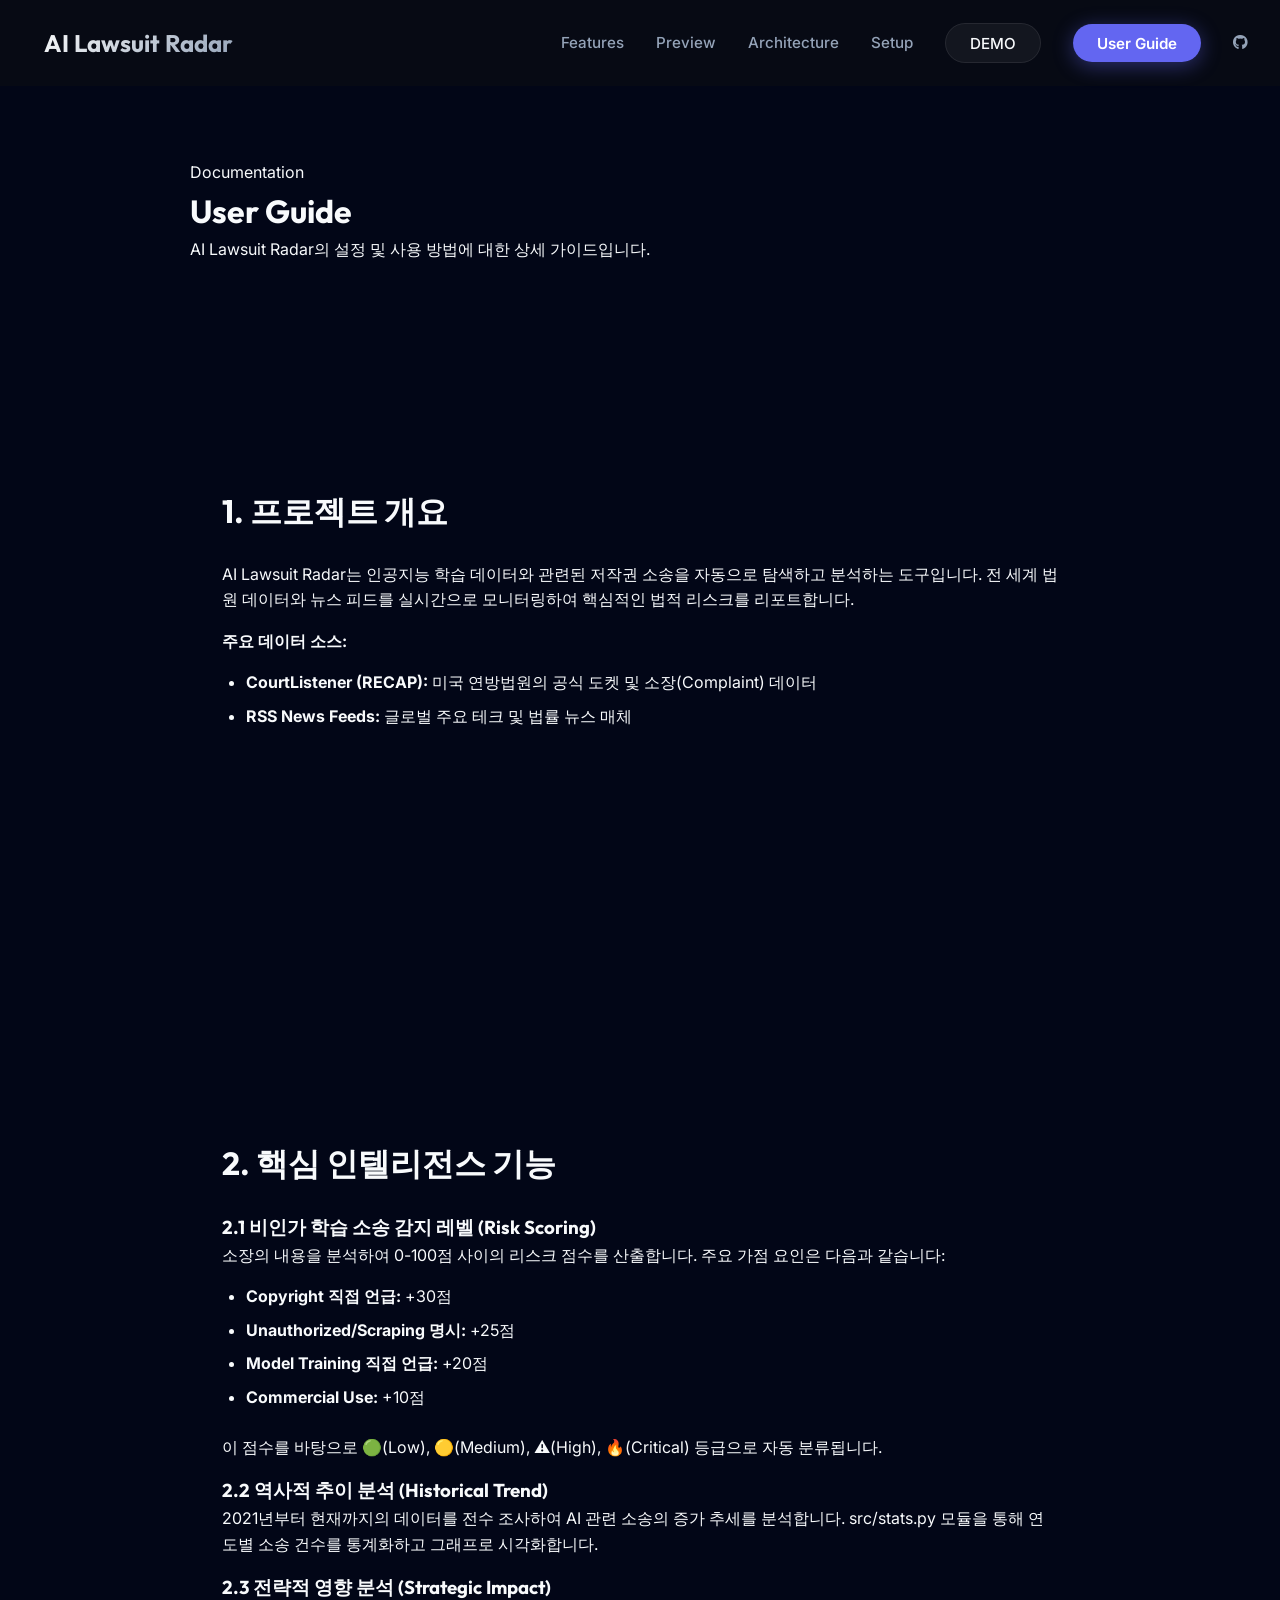
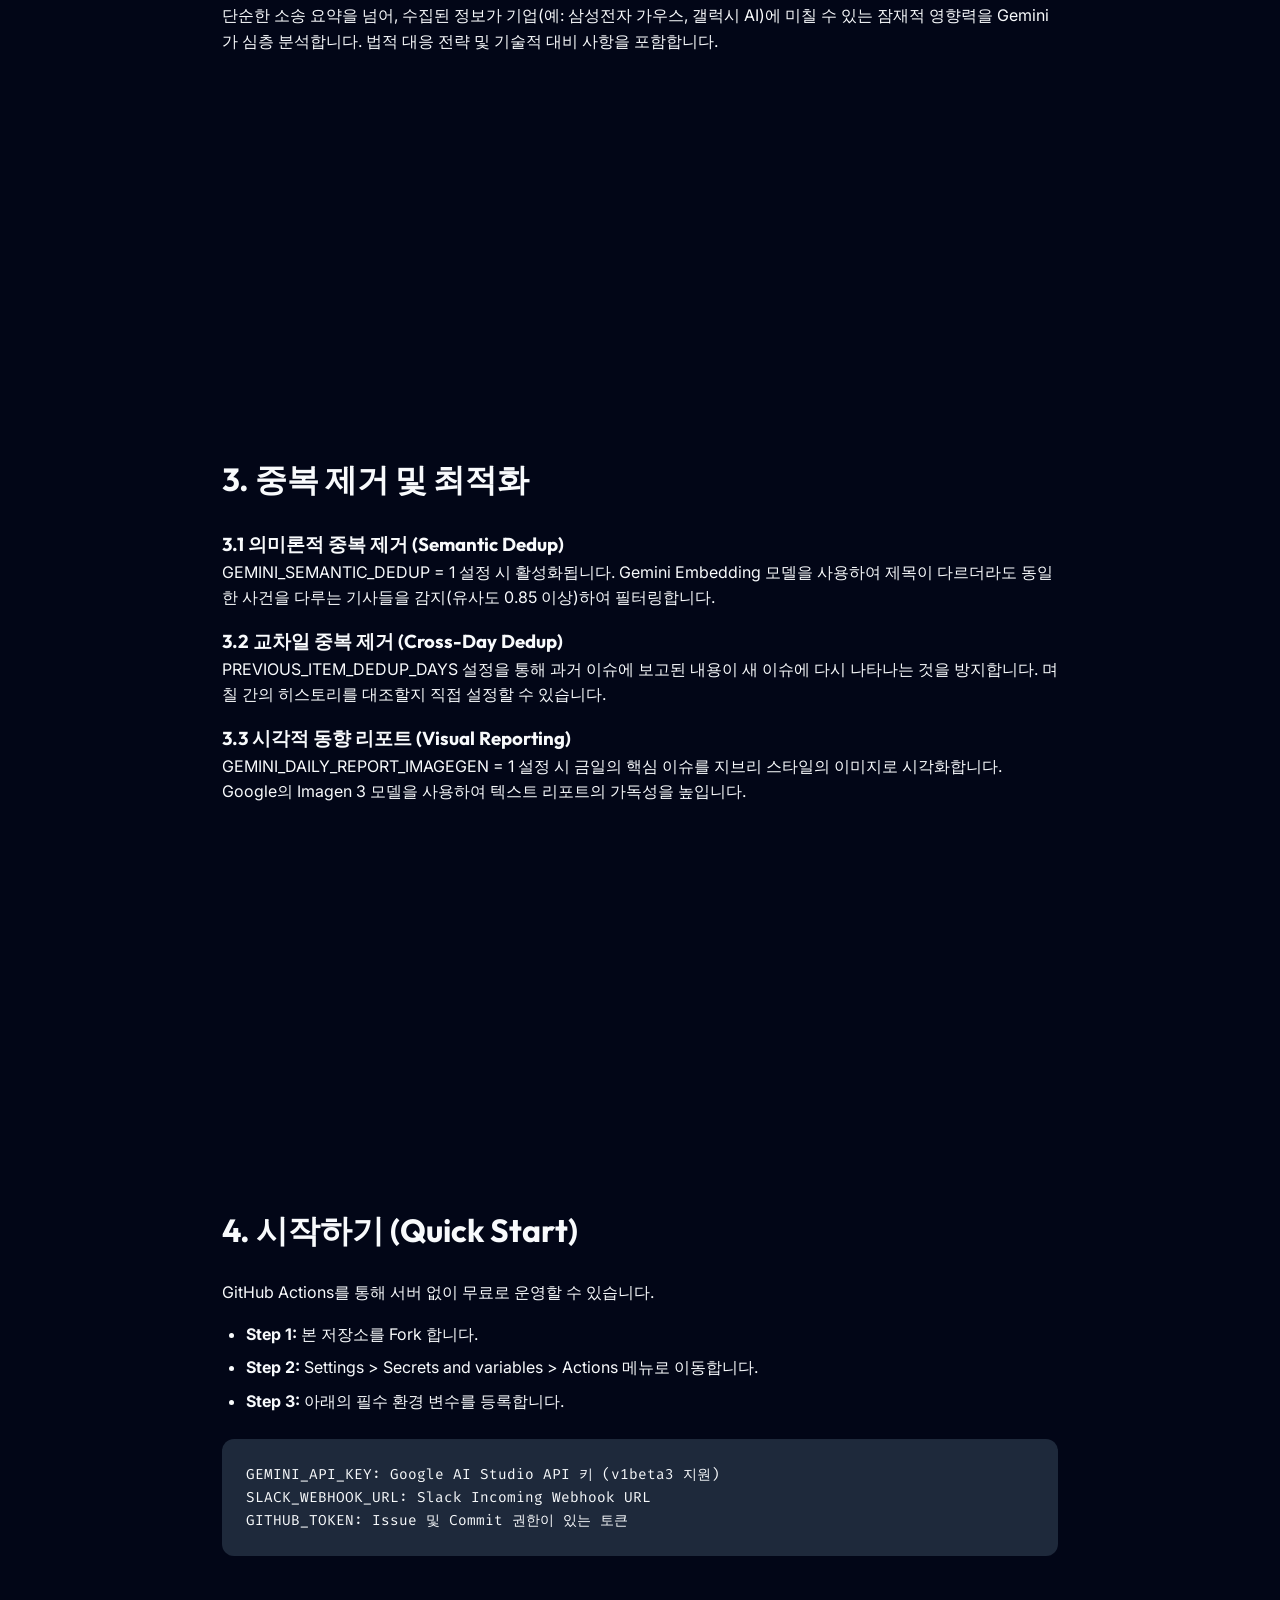
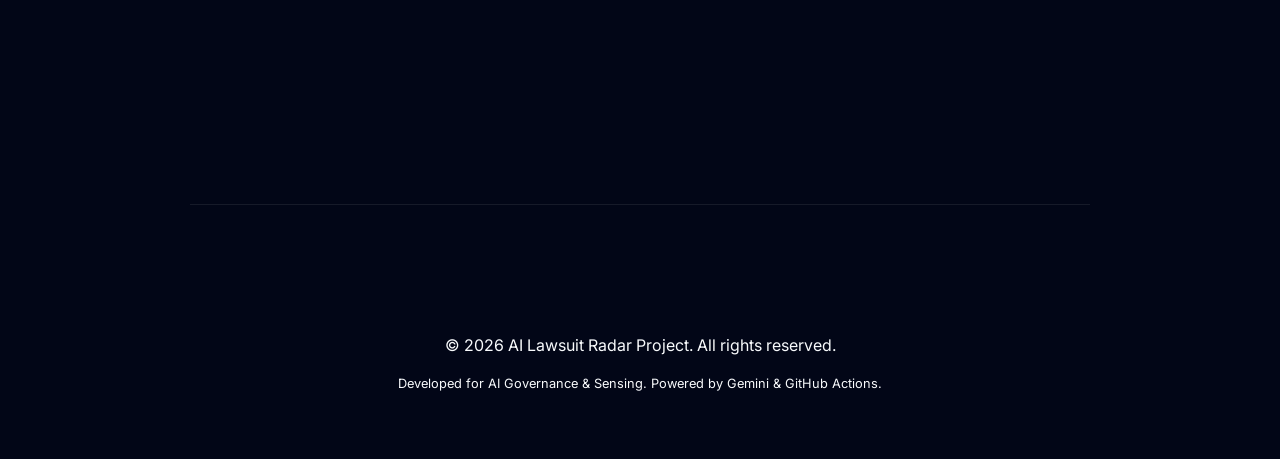
==== commit 6b94197d: "docs: Update landing page and user guide with technical insights from code analysis Signed-off-by: G" ====
--- a/docs/manual/guide.html
+++ b/docs/manual/guide.html
@@ -81,10 +81,54 @@
                 AI Lawsuit Radar는 인공지능 학습 데이터와 관련된 저작권 소송을 자동으로 탐색하고 분석하는 도구입니다. 
                 전 세계 법원 데이터와 뉴스 피드를 실시간으로 모니터링하여 핵심적인 법적 리스크를 리포트합니다.
             </p>
+            <p><strong>주요 데이터 소스:</strong></p>
+            <ul>
+                <li><strong>CourtListener (RECAP):</strong> 미국 연방법원의 공식 도켓 및 소장(Complaint) 데이터</li>
+                <li><strong>RSS News Feeds:</strong> 글로벌 주요 테크 및 법률 뉴스 매체</li>
+            </ul>
         </section>
 
         <section class="manual-section">
-            <h2>2. 시작하기 (Quick Start)</h2>
+            <h2>2. 핵심 인텔리전스 기능</h2>
+            
+            <h3>2.1 비인가 학습 소송 감지 레벨 (Risk Scoring)</h3>
+            <p>소장의 내용을 분석하여 0-100점 사이의 리스크 점수를 산출합니다. 주요 가점 요인은 다음과 같습니다:</p>
+            <ul>
+                <li><strong>Copyright 직접 언급:</strong> +30점</li>
+                <li><strong>Unauthorized/Scraping 명시:</strong> +25점</li>
+                <li><strong>Model Training 직접 언급:</strong> +20점</li>
+                <li><strong>Commercial Use:</strong> +10점</li>
+            </ul>
+            <p>이 점수를 바탕으로 🟢(Low), 🟡(Medium), ⚠️(High), 🔥(Critical) 등급으로 자동 분류됩니다.</p>
+
+            <h3>2.2 역사적 추이 분석 (Historical Trend)</h3>
+            <p>2021년부터 현재까지의 데이터를 전수 조사하여 AI 관련 소송의 증가 추세를 분석합니다. <code>src/stats.py</code> 모듈을 통해 연도별 소송 건수를 통계화하고 그래프로 시각화합니다.</p>
+
+            <h3>2.3 전략적 영향 분석 (Strategic Impact)</h3>
+            <p>단순한 소송 요약을 넘어, 수집된 정보가 기업(예: 삼성전자 가우스, 갤럭시 AI)에 미칠 수 있는 잠재적 영향력을 Gemini가 심층 분석합니다. 법적 대응 전략 및 기술적 대비 사항을 포함합니다.</p>
+        </section>
+
+        <section class="manual-section">
+            <h2>3. 중복 제거 및 최적화</h2>
+            
+            <h3>3.1 의미론적 중복 제거 (Semantic Dedup)</h3>
+            <p>
+                <code>GEMINI_SEMANTIC_DEDUP = 1</code> 설정 시 활성화됩니다. Gemini Embedding 모델을 사용하여 제목이 다르더라도 동일한 사건을 다루는 기사들을 감지(유사도 0.85 이상)하여 필터링합니다.
+            </p>
+            
+            <h3>3.2 교차일 중복 제거 (Cross-Day Dedup)</h3>
+            <p>
+                <code>PREVIOUS_ITEM_DEDUP_DAYS</code> 설정을 통해 과거 이슈에 보고된 내용이 새 이슈에 다시 나타나는 것을 방지합니다. 며칠 간의 히스토리를 대조할지 직접 설정할 수 있습니다.
+            </p>
+            
+            <h3>3.3 시각적 동향 리포트 (Visual Reporting)</h3>
+            <p>
+                <code>GEMINI_DAILY_REPORT_IMAGEGEN = 1</code> 설정 시 금일의 핵심 이슈를 지브리 스타일의 이미지로 시각화합니다. Google의 Imagen 3 모델을 사용하여 텍스트 리포트의 가독성을 높입니다.
+            </p>
+        </section>
+
+        <section class="manual-section">
+            <h2>4. 시작하기 (Quick Start)</h2>
             <p>GitHub Actions를 통해 서버 없이 무료로 운영할 수 있습니다.</p>
             <ul>
                 <li><strong>Step 1:</strong> 본 저장소를 Fork 합니다.</li>
@@ -92,25 +136,10 @@
                 <li><strong>Step 3:</strong> 아래의 필수 환경 변수를 등록합니다.</li>
             </ul>
             <div class="code-block">
-                GEMINI_API_KEY: Google AI Studio에서 발급받은 API 키<br>
-                SLACK_WEBHOOK_URL: 알림을 받을 Slack Webhook URL<br>
-                GITHUB_TOKEN: Issue 발행 권한이 있는 Personal Access Token
+                GEMINI_API_KEY: Google AI Studio API 키 (v1beta3 지원)<br>
+                SLACK_WEBHOOK_URL: Slack Incoming Webhook URL<br>
+                GITHUB_TOKEN: Issue 및 Commit 권한이 있는 토큰
             </div>
-        </section>
-
-        <section class="manual-section">
-            <h2>3. 주요 기능 상세</h2>
-            <p><strong>의미론적 중복 제거 (Semantic Deduplication)</strong></p>
-            <p>
-                단순히 제목이 같은 뉴스를 제외하는 것이 아니라, Gemini Embedding 모델을 사용하여 내용이 유사한 정보를 자동으로 걸러냅니다. 
-                이 기능은 <code>GEMINI_SEMANTIC_DEDUP = 1</code> 설정을 통해 활성화할 수 있습니다.
-            </p>
-            
-            <p><strong>시각적 동향 리포트 (Visual Reporting)</strong></p>
-            <p>
-                당일의 핵심 이슈를 지브리 스타일의 이미지로 자동 생성하여 시각적인 인사이트를 제공합니다. 
-                이 기능은 <code>GEMINI_DAILY_REPORT_IMAGEGEN = 1</code> 설정을 통해 활성화할 수 있으며, Google AI Studio의 Imagen 3 모델을 사용합니다.
-            </p>
         </section>
 
         <footer>
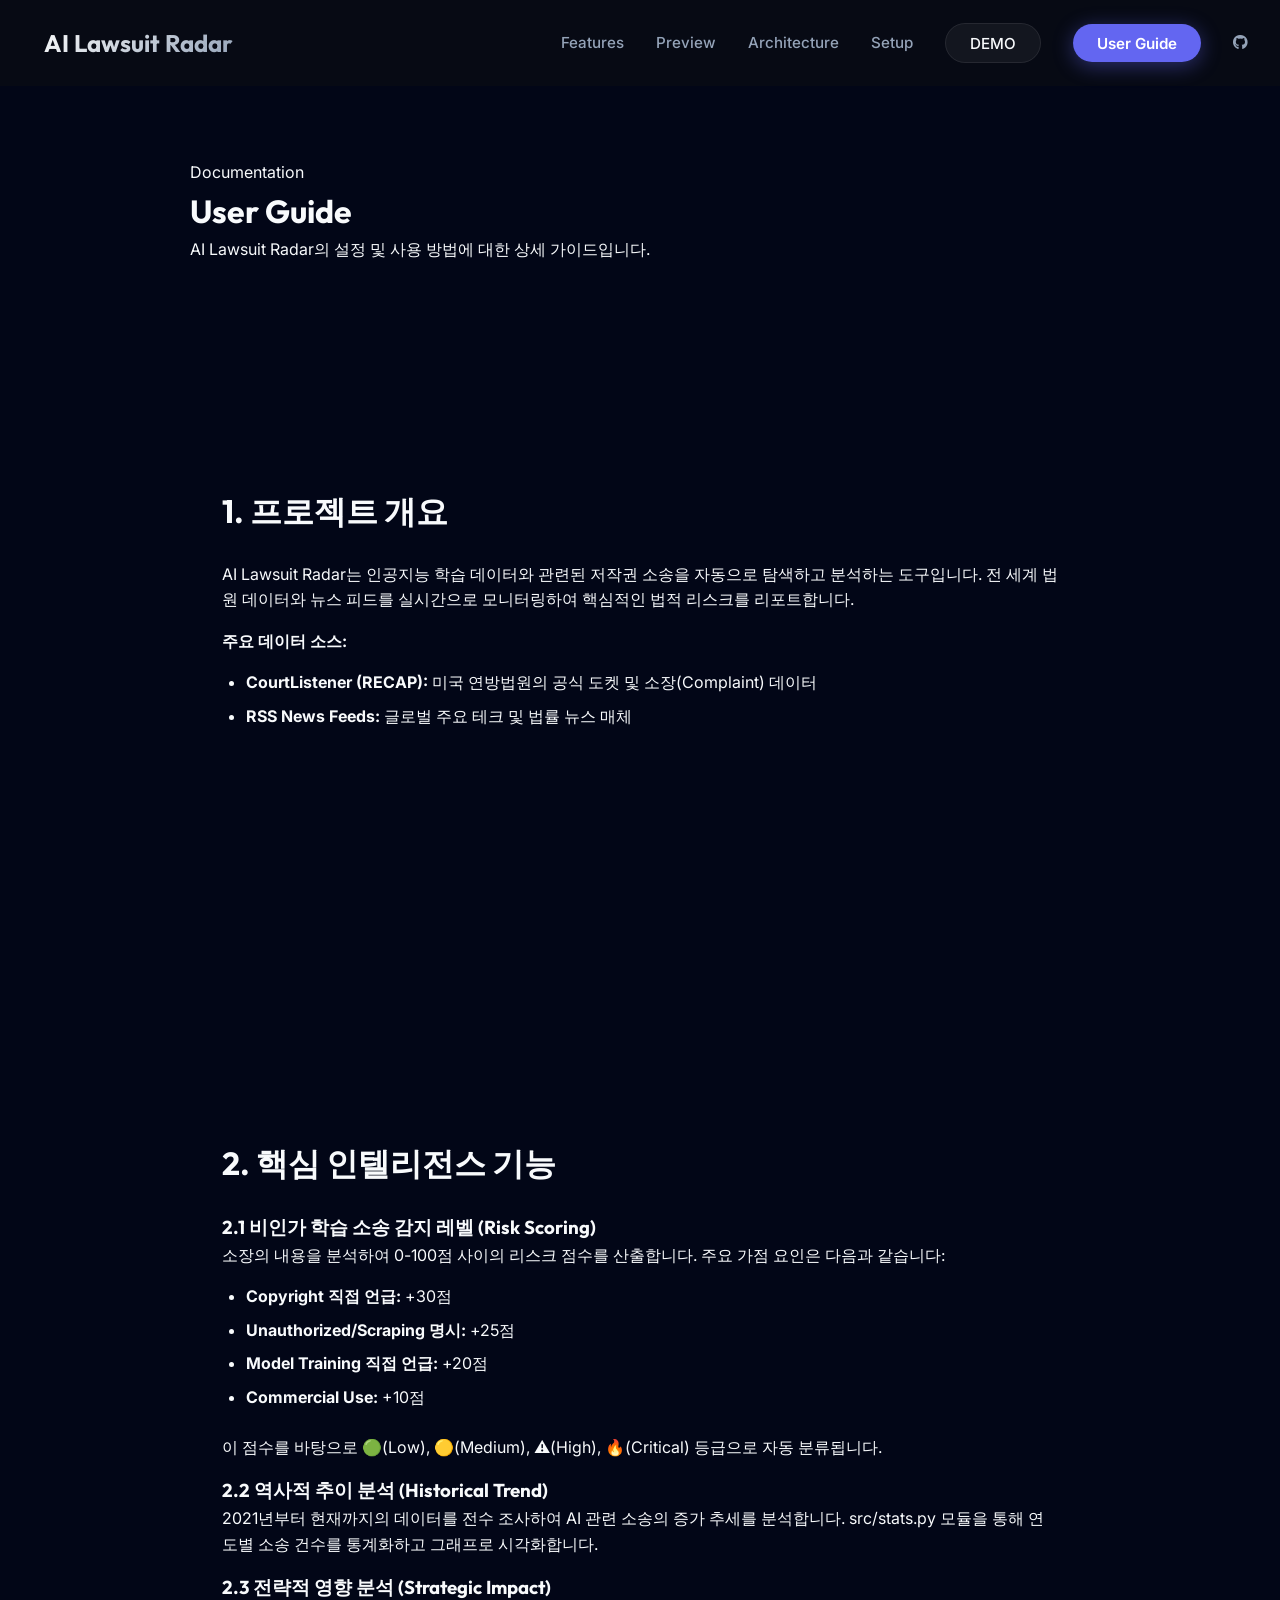
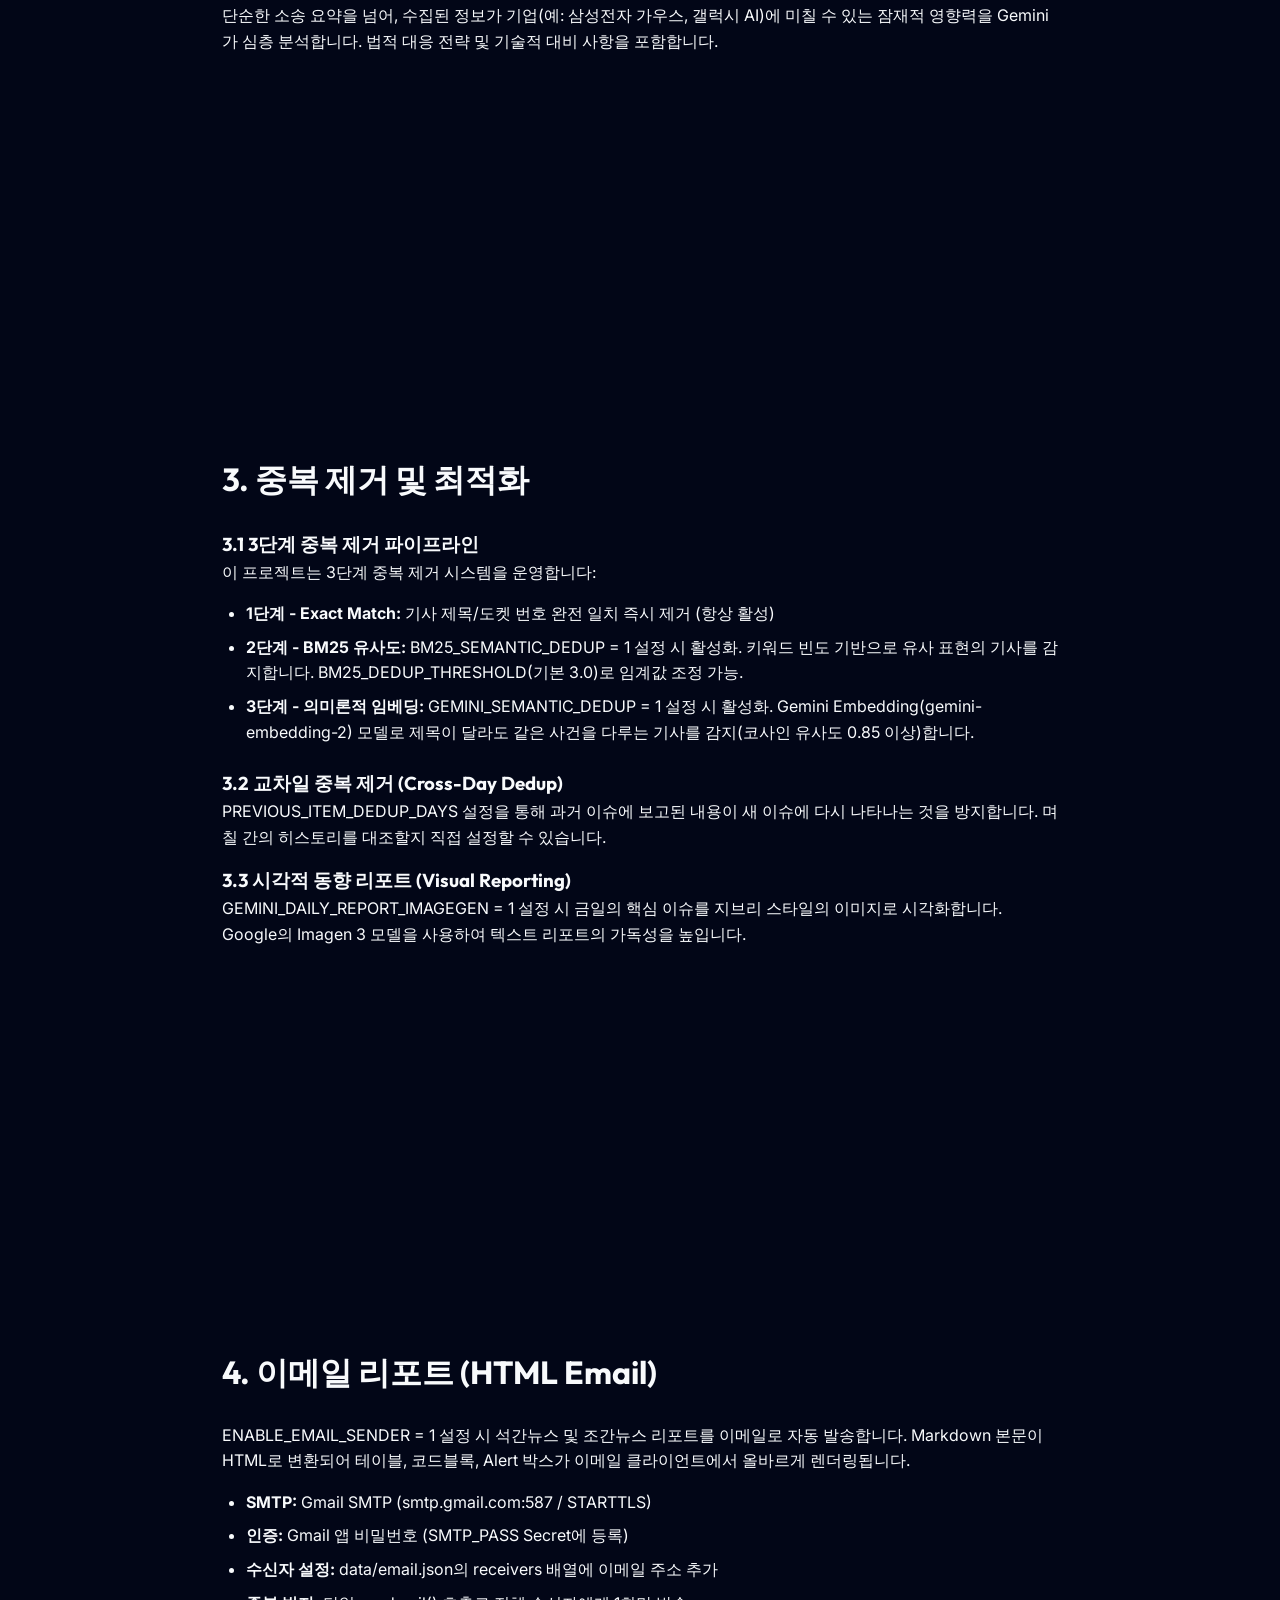
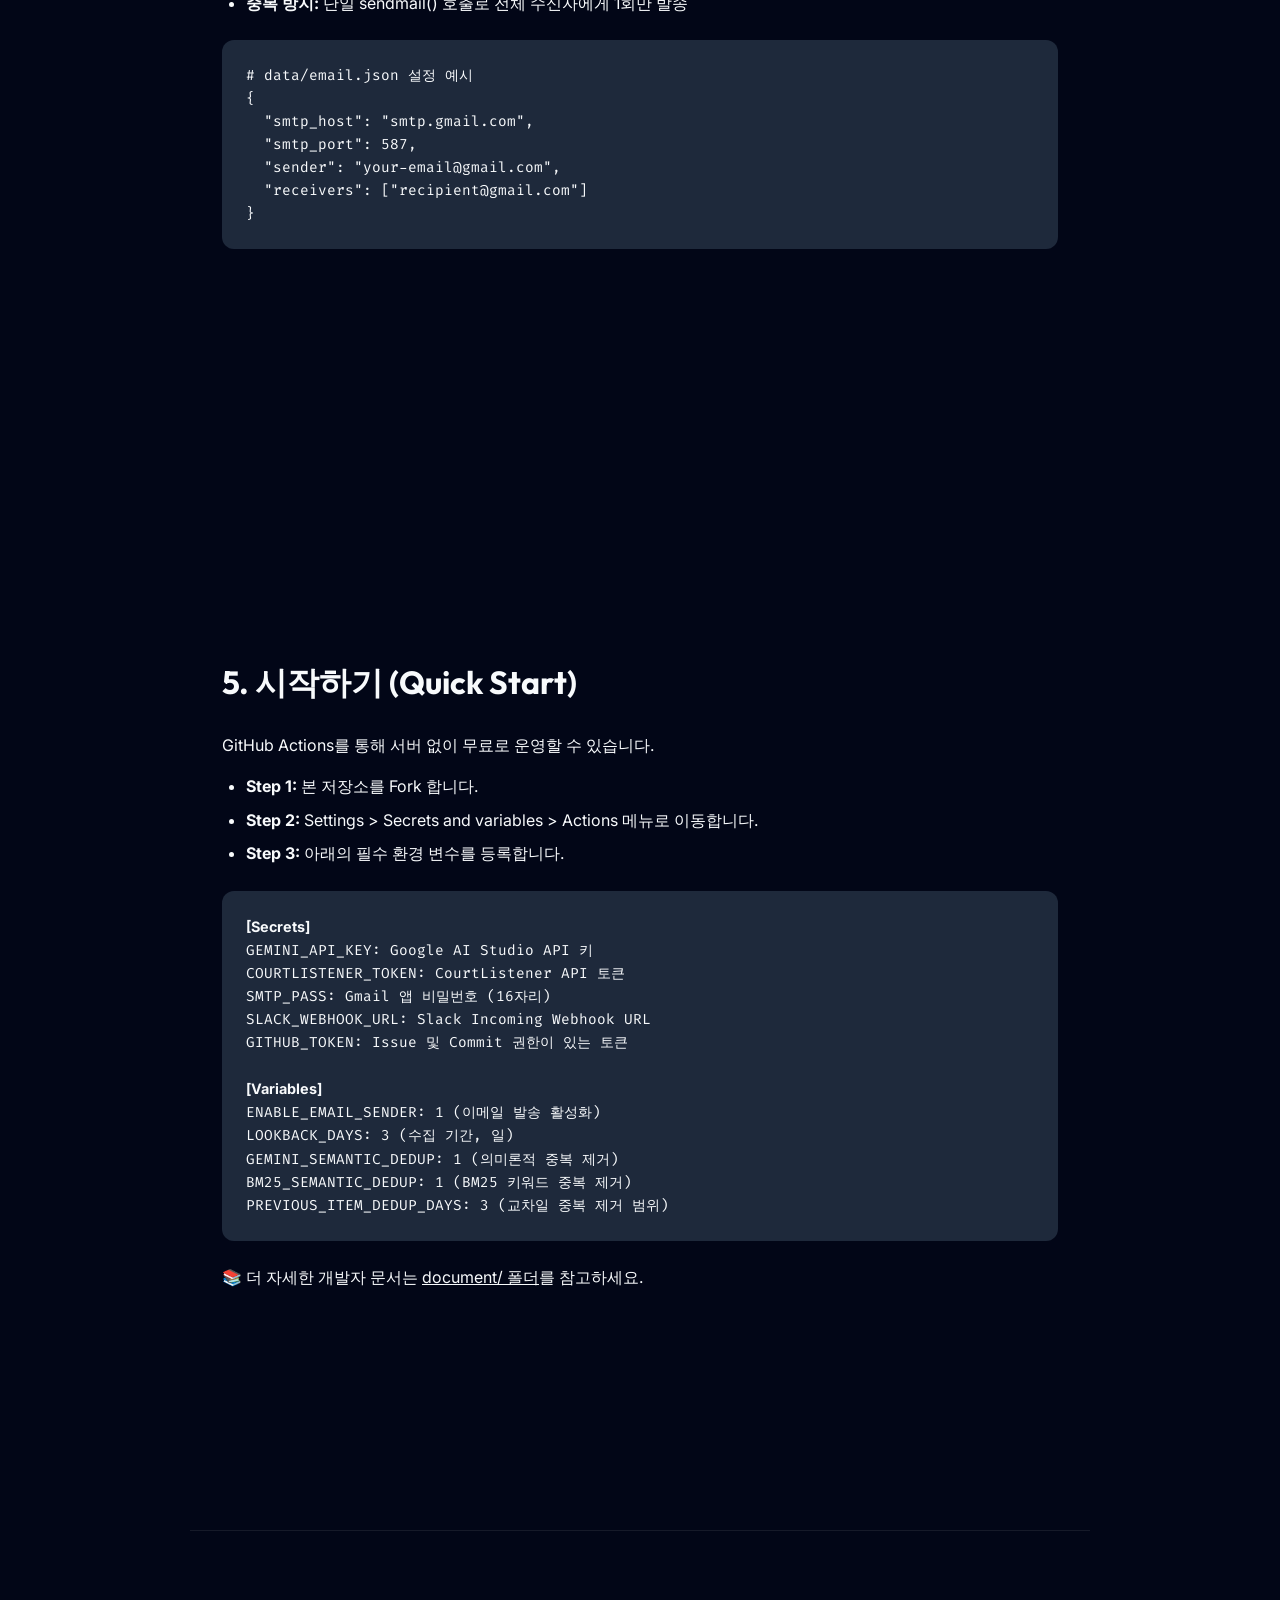
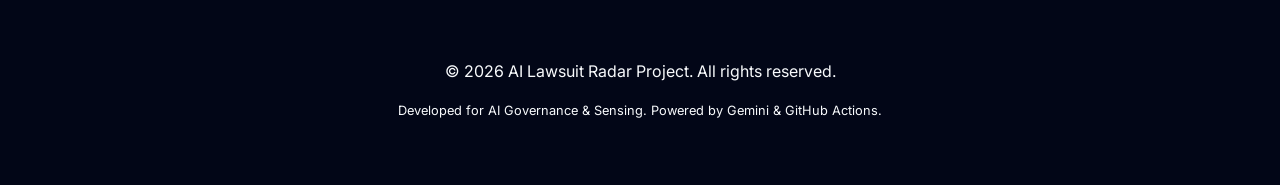
==== commit e086e914: "docs(website): update index.html and guide.html to reflect v3.1 changes - Fix Gemini model name to g" ====
--- a/docs/manual/guide.html
+++ b/docs/manual/guide.html
@@ -111,11 +111,16 @@
         <section class="manual-section">
             <h2>3. 중복 제거 및 최적화</h2>
             
-            <h3>3.1 의미론적 중복 제거 (Semantic Dedup)</h3>
-            <p>
-                <code>GEMINI_SEMANTIC_DEDUP = 1</code> 설정 시 활성화됩니다. Gemini Embedding 모델을 사용하여 제목이 다르더라도 동일한 사건을 다루는 기사들을 감지(유사도 0.85 이상)하여 필터링합니다.
-            </p>
-            
+            <h3>3.1 3단계 중복 제거 파이프라인</h3>
+            <p>
+                이 프로젝트는 3단계 중복 제거 시스템을 운영합니다:
+            </p>
+            <ul>
+                <li><strong>1단계 - Exact Match:</strong> 기사 제목/도켓 번호 완전 일치 즉시 제거 (항상 활성)</li>
+                <li><strong>2단계 - BM25 유사도:</strong> <code>BM25_SEMANTIC_DEDUP = 1</code> 설정 시 활성화. 키워드 빈도 기반으로 유사 표현의 기사를 감지합니다. <code>BM25_DEDUP_THRESHOLD</code>(기본 3.0)로 임계값 조정 가능.</li>
+                <li><strong>3단계 - 의미론적 임베딩:</strong> <code>GEMINI_SEMANTIC_DEDUP = 1</code> 설정 시 활성화. Gemini Embedding(gemini-embedding-2) 모델로 제목이 달라도 같은 사건을 다루는 기사를 감지(코사인 유사도 0.85 이상)합니다.</li>
+            </ul>
+
             <h3>3.2 교차일 중복 제거 (Cross-Day Dedup)</h3>
             <p>
                 <code>PREVIOUS_ITEM_DEDUP_DAYS</code> 설정을 통해 과거 이슈에 보고된 내용이 새 이슈에 다시 나타나는 것을 방지합니다. 며칠 간의 히스토리를 대조할지 직접 설정할 수 있습니다.
@@ -128,18 +133,55 @@
         </section>
 
         <section class="manual-section">
-            <h2>4. 시작하기 (Quick Start)</h2>
+            <h2>4. 이메일 리포트 (HTML Email)</h2>
+            <p>
+                <code>ENABLE_EMAIL_SENDER = 1</code> 설정 시 석간뉴스 및 조간뉴스 리포트를 이메일로 자동 발송합니다.
+                Markdown 본문이 HTML로 변환되어 테이블, 코드블록, Alert 박스가 이메일 클라이언트에서 올바르게 렌더링됩니다.
+            </p>
+            <ul>
+                <li><strong>SMTP:</strong> Gmail SMTP (smtp.gmail.com:587 / STARTTLS)</li>
+                <li><strong>인증:</strong> Gmail 앱 비밀번호 (<code>SMTP_PASS</code> Secret에 등록)</li>
+                <li><strong>수신자 설정:</strong> <code>data/email.json</code>의 <code>receivers</code> 배열에 이메일 주소 추가</li>
+                <li><strong>중복 방지:</strong> 단일 <code>sendmail()</code> 호출로 전체 수신자에게 1회만 발송</li>
+            </ul>
+            <div class="code-block">
+                # data/email.json 설정 예시<br>
+                {<br>
+                &nbsp;&nbsp;"smtp_host": "smtp.gmail.com",<br>
+                &nbsp;&nbsp;"smtp_port": 587,<br>
+                &nbsp;&nbsp;"sender": "your-email@gmail.com",<br>
+                &nbsp;&nbsp;"receivers": ["recipient@gmail.com"]<br>
+                }
+            </div>
+        </section>
+
+        <section class="manual-section">
+            <h2>5. 시작하기 (Quick Start)</h2>
             <p>GitHub Actions를 통해 서버 없이 무료로 운영할 수 있습니다.</p>
             <ul>
                 <li><strong>Step 1:</strong> 본 저장소를 Fork 합니다.</li>
-                <li><strong>Step 2:</strong> <code>Settings > Secrets and variables > Actions</code> 메뉴로 이동합니다.</li>
+                <li><strong>Step 2:</strong> <code>Settings &gt; Secrets and variables &gt; Actions</code> 메뉴로 이동합니다.</li>
                 <li><strong>Step 3:</strong> 아래의 필수 환경 변수를 등록합니다.</li>
             </ul>
             <div class="code-block">
-                GEMINI_API_KEY: Google AI Studio API 키 (v1beta3 지원)<br>
+                <strong>[Secrets]</strong><br>
+                GEMINI_API_KEY: Google AI Studio API 키<br>
+                COURTLISTENER_TOKEN: CourtListener API 토큰<br>
+                SMTP_PASS: Gmail 앱 비밀번호 (16자리)<br>
                 SLACK_WEBHOOK_URL: Slack Incoming Webhook URL<br>
-                GITHUB_TOKEN: Issue 및 Commit 권한이 있는 토큰
+                GITHUB_TOKEN: Issue 및 Commit 권한이 있는 토큰<br><br>
+                <strong>[Variables]</strong><br>
+                ENABLE_EMAIL_SENDER: 1 (이메일 발송 활성화)<br>
+                LOOKBACK_DAYS: 3 (수집 기간, 일)<br>
+                GEMINI_SEMANTIC_DEDUP: 1 (의미론적 중복 제거)<br>
+                BM25_SEMANTIC_DEDUP: 1 (BM25 키워드 중복 제거)<br>
+                PREVIOUS_ITEM_DEDUP_DAYS: 3 (교차일 중복 제거 범위)
             </div>
+            <p style="margin-top: 1.5rem;">
+                📚 더 자세한 개발자 문서는 
+                <a href="https://github.com/aigovsensing/ai-suit-tracker-v02/tree/main/document" target="_blank" style="color: var(--primary-color);">document/ 폴더</a>를
+                참고하세요.
+            </p>
         </section>
 
         <footer>
